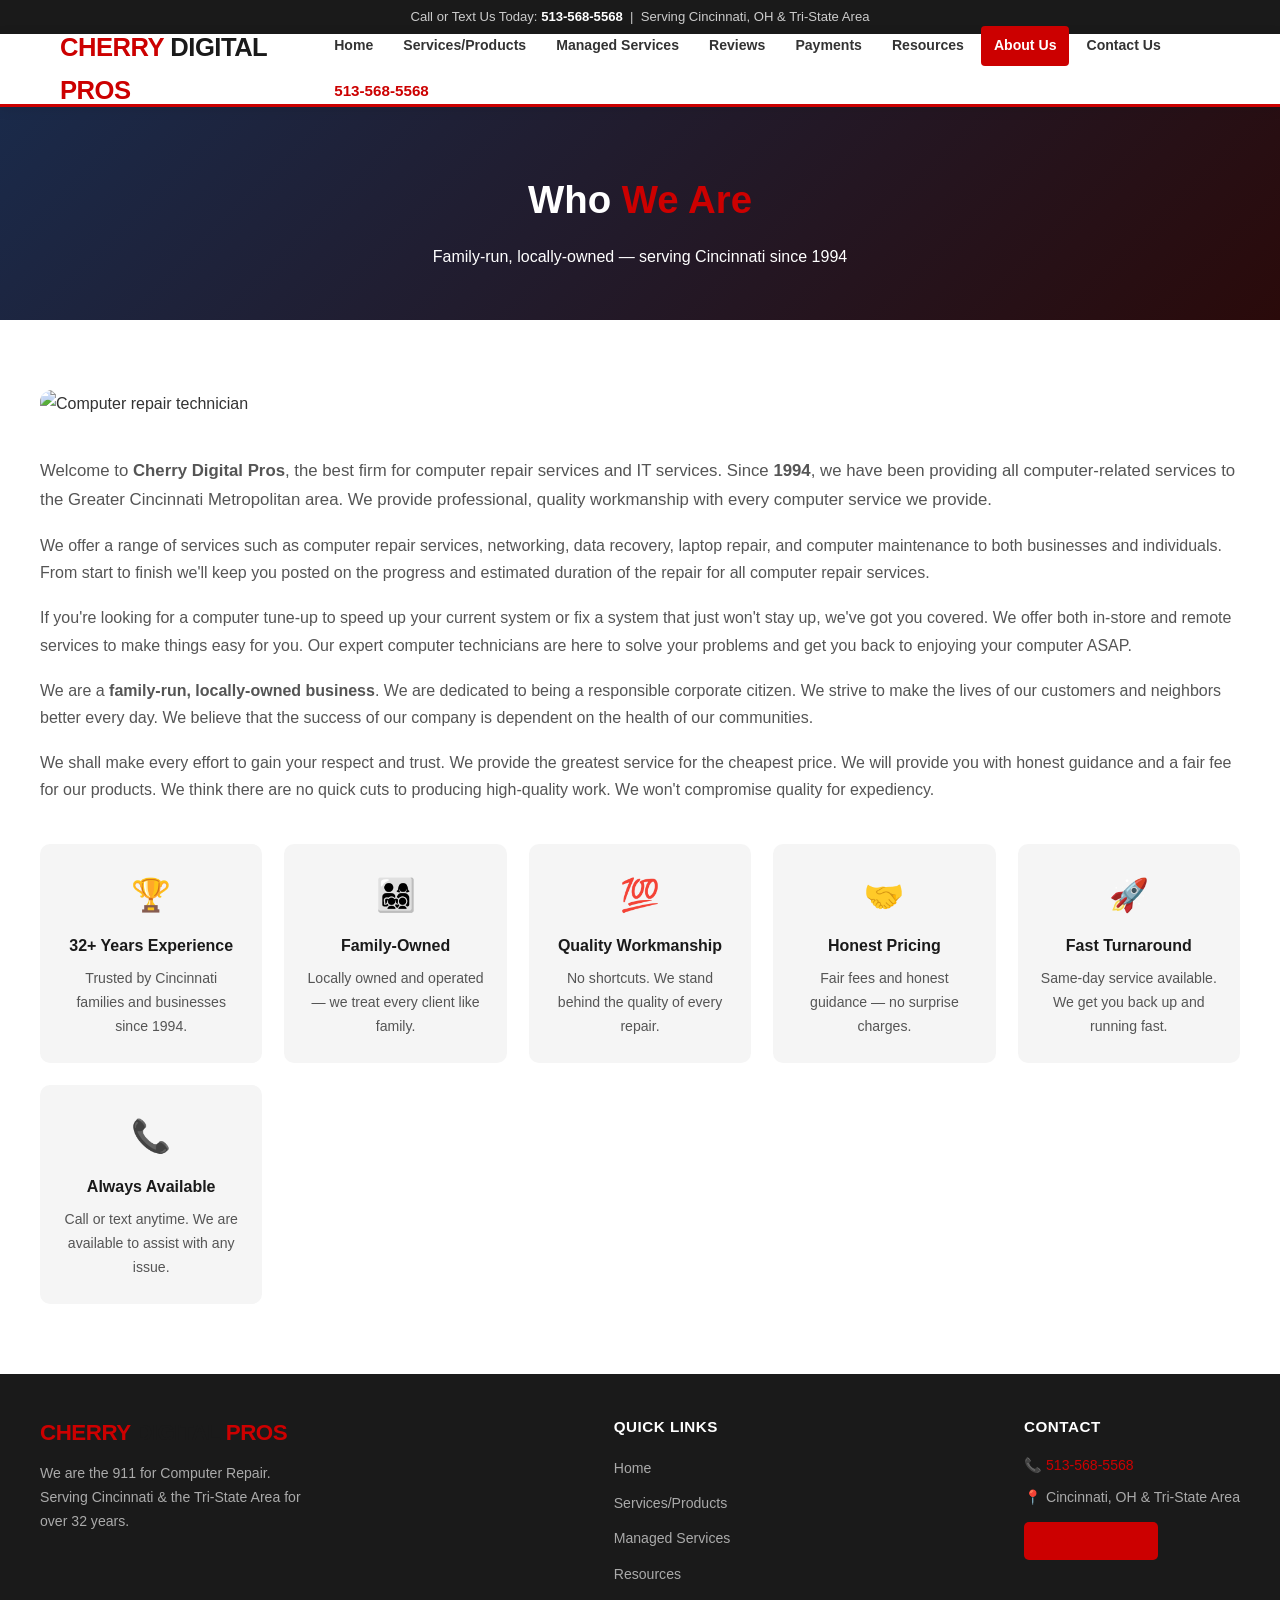
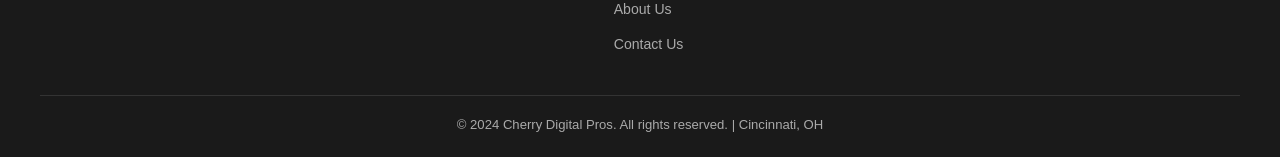
==== about.html @ 724c5292 "Add full Cherry Digital Pros website — all pages including Resources (Splashtop SOS, AnyDesk, Salvag" ====
<!DOCTYPE html>
<html lang="en">
<head>
  <meta charset="UTF-8" />
  <meta name="viewport" content="width=device-width, initial-scale=1.0" />
  <title>About Us – Cherry Digital Pros</title>
  <meta name="description" content="Cherry Digital Pros — family-run, locally-owned computer repair and IT services in Cincinnati, OH since 1994. Over 32 years of trusted service." />
  <link rel="stylesheet" href="css/style.css" />
  <style>
    .page-hero {
      background: linear-gradient(135deg, #1a2a4a 0%, #2a0a0a 100%);
      color: #fff;
      padding: 60px 20px 50px;
      text-align: center;
    }
    .page-hero h1 { font-size: 2.4rem; font-weight: 900; margin-bottom: 10px; }
    .page-hero h1 span { color: #cc0000; }
    .about-banner {
      border-radius: 12px;
      overflow: hidden;
      margin-bottom: 40px;
      max-height: 360px;
    }
    .about-banner img { width: 100%; object-fit: cover; max-height: 360px; }
    .values-grid {
      display: grid;
      grid-template-columns: repeat(auto-fit, minmax(200px, 1fr));
      gap: 22px;
      margin-top: 40px;
    }
    .value-card {
      background: #f5f5f5;
      border-radius: 10px;
      padding: 24px 20px;
      text-align: center;
    }
    .value-card .icon { font-size: 2rem; margin-bottom: 10px; }
    .value-card h3 { font-size: 1rem; font-weight: 700; color: #1a1a1a; margin-bottom: 8px; }
    .value-card p { font-size: 0.88rem; color: #555; }
  </style>
</head>
<body>

  <div class="top-bar">
    Call or Text Us Today: <a href="tel:5135685568">513-568-5568</a> &nbsp;|&nbsp; Serving Cincinnati, OH &amp; Tri-State Area
  </div>

  <header>
    <div class="header-inner">
      <a href="index.html" class="logo">Cherry <span>Digital</span> Pros</a>
      <button class="hamburger" id="hamburger" aria-label="Toggle menu">
        <span></span><span></span><span></span>
      </button>
      <nav id="main-nav">
        <ul>
          <li><a href="index.html">Home</a></li>
          <li><a href="services.html">Services/Products</a></li>
          <li><a href="managed.html">Managed Services</a></li>
          <li><a href="reviews.html">Reviews</a></li>
          <li><a href="payments.html">Payments</a></li>
          <li><a href="resources.html">Resources</a></li>
          <li><a href="about.html" class="active">About Us</a></li>
          <li><a href="contact.html">Contact Us</a></li>
          <li><a href="tel:5135685568" class="nav-phone">513-568-5568</a></li>
        </ul>
      </nav>
    </div>
  </header>

  <div class="page-hero">
    <h1>Who <span>We Are</span></h1>
    <p>Family-run, locally-owned — serving Cincinnati since 1994</p>
  </div>

  <section class="section">
    <div class="container">
      <div class="about-banner">
        <img src="https://images.unsplash.com/photo-1581092918056-0c4c3acd3789?w=1200&q=70" alt="Computer repair technician" loading="lazy" />
      </div>

      <p style="font-size:1.05rem;color:#555;margin-bottom:18px;">Welcome to <strong>Cherry Digital Pros</strong>, the best firm for computer repair services and IT services. Since <strong>1994</strong>, we have been providing all computer-related services to the Greater Cincinnati Metropolitan area. We provide professional, quality workmanship with every computer service we provide.</p>

      <p style="color:#555;margin-bottom:18px;">We offer a range of services such as computer repair services, networking, data recovery, laptop repair, and computer maintenance to both businesses and individuals. From start to finish we'll keep you posted on the progress and estimated duration of the repair for all computer repair services.</p>

      <p style="color:#555;margin-bottom:18px;">If you're looking for a computer tune-up to speed up your current system or fix a system that just won't stay up, we've got you covered. We offer both in-store and remote services to make things easy for you. Our expert computer technicians are here to solve your problems and get you back to enjoying your computer ASAP.</p>

      <p style="color:#555;margin-bottom:18px;">We are a <strong>family-run, locally-owned business</strong>. We are dedicated to being a responsible corporate citizen. We strive to make the lives of our customers and neighbors better every day. We believe that the success of our company is dependent on the health of our communities.</p>

      <p style="color:#555;margin-bottom:40px;">We shall make every effort to gain your respect and trust. We provide the greatest service for the cheapest price. We will provide you with honest guidance and a fair fee for our products. We think there are no quick cuts to producing high-quality work. We won't compromise quality for expediency.</p>

      <div class="values-grid">
        <div class="value-card">
          <div class="icon">🏆</div>
          <h3>32+ Years Experience</h3>
          <p>Trusted by Cincinnati families and businesses since 1994.</p>
        </div>
        <div class="value-card">
          <div class="icon">👨‍👩‍👧‍👦</div>
          <h3>Family-Owned</h3>
          <p>Locally owned and operated — we treat every client like family.</p>
        </div>
        <div class="value-card">
          <div class="icon">💯</div>
          <h3>Quality Workmanship</h3>
          <p>No shortcuts. We stand behind the quality of every repair.</p>
        </div>
        <div class="value-card">
          <div class="icon">🤝</div>
          <h3>Honest Pricing</h3>
          <p>Fair fees and honest guidance — no surprise charges.</p>
        </div>
        <div class="value-card">
          <div class="icon">🚀</div>
          <h3>Fast Turnaround</h3>
          <p>Same-day service available. We get you back up and running fast.</p>
        </div>
        <div class="value-card">
          <div class="icon">📞</div>
          <h3>Always Available</h3>
          <p>Call or text anytime. We are available to assist with any issue.</p>
        </div>
      </div>

    </div>
  </section>

  <footer>
    <div class="footer-inner">
      <div class="footer-brand">
        <div class="logo">Cherry <span>Digital</span> Pros</div>
        <p>We are the 911 for Computer Repair. Serving Cincinnati &amp; the Tri-State Area for over 32 years.</p>
      </div>
      <div class="footer-links">
        <h4>Quick Links</h4>
        <ul>
          <li><a href="index.html">Home</a></li>
          <li><a href="services.html">Services/Products</a></li>
          <li><a href="managed.html">Managed Services</a></li>
          <li><a href="resources.html">Resources</a></li>
          <li><a href="about.html">About Us</a></li>
          <li><a href="contact.html">Contact Us</a></li>
        </ul>
      </div>
      <div class="footer-contact">
        <h4>Contact</h4>
        <p>📞 <a href="tel:5135685568">513-568-5568</a></p>
        <p>📍 Cincinnati, OH &amp; Tri-State Area</p>
        <p style="margin-top:12px;">
          <a href="https://sos.splashtop.com" target="_blank" rel="noopener" class="btn btn-red" style="font-size:0.82rem;padding:8px 16px;">Remote Support</a>
        </p>
      </div>
    </div>
    <div class="footer-bottom">
      <p>&copy; 2024 Cherry Digital Pros. All rights reserved. | Cincinnati, OH</p>
    </div>
  </footer>

  <script src="js/main.js"></script>
</body>
</html>
---- css/style.css ----
/* ============================================================
   Cherry Digital Pros — Main Stylesheet
   ============================================================ */

:root {
  --red: #cc0000;
  --dark: #1a1a1a;
  --mid: #333333;
  --light-bg: #f5f5f5;
  --white: #ffffff;
  --border: #e0e0e0;
  --blue-dark: #1a2a4a;
  --shadow: 0 2px 12px rgba(0,0,0,0.10);
}

*, *::before, *::after { box-sizing: border-box; margin: 0; padding: 0; }

html { scroll-behavior: smooth; }

body {
  font-family: 'Segoe UI', Arial, sans-serif;
  color: var(--mid);
  background: var(--white);
  line-height: 1.7;
}

a { color: var(--red); text-decoration: none; }
a:hover { text-decoration: underline; }

img { max-width: 100%; height: auto; display: block; }

/* ---- TOP BAR ---- */
.top-bar {
  background: var(--dark);
  color: #ccc;
  font-size: 0.82rem;
  padding: 6px 0;
  text-align: center;
}
.top-bar a { color: #fff; font-weight: 600; }

/* ---- HEADER / NAV ---- */
header {
  background: var(--white);
  border-bottom: 3px solid var(--red);
  position: sticky;
  top: 0;
  z-index: 1000;
  box-shadow: var(--shadow);
}
.header-inner {
  max-width: 1200px;
  margin: 0 auto;
  padding: 0 20px;
  display: flex;
  align-items: center;
  justify-content: space-between;
  height: 70px;
}
.logo {
  font-size: 1.6rem;
  font-weight: 900;
  color: var(--red);
  letter-spacing: -0.5px;
  text-transform: uppercase;
}
.logo span { color: var(--dark); }

nav ul {
  list-style: none;
  display: flex;
  gap: 4px;
  flex-wrap: wrap;
}
nav ul li a {
  display: block;
  padding: 8px 13px;
  font-size: 0.88rem;
  font-weight: 600;
  color: var(--mid);
  border-radius: 4px;
  transition: background 0.2s, color 0.2s;
  white-space: nowrap;
}
nav ul li a:hover,
nav ul li a.active {
  background: var(--red);
  color: var(--white);
  text-decoration: none;
}

.nav-phone {
  font-weight: 700;
  color: var(--red) !important;
  font-size: 0.95rem !important;
}

/* Hamburger */
.hamburger {
  display: none;
  flex-direction: column;
  gap: 5px;
  cursor: pointer;
  background: none;
  border: none;
  padding: 4px;
}
.hamburger span {
  display: block;
  width: 26px;
  height: 3px;
  background: var(--dark);
  border-radius: 2px;
  transition: all 0.3s;
}

/* ---- HERO ---- */
.hero {
  background: linear-gradient(135deg, var(--blue-dark) 0%, #0d1b35 60%, #2a0a0a 100%);
  color: var(--white);
  padding: 90px 20px 80px;
  text-align: center;
  position: relative;
  overflow: hidden;
}
.hero::before {
  content: '';
  position: absolute;
  inset: 0;
  background: url('https://images.unsplash.com/photo-1518770660439-4636190af475?w=1600&q=60') center/cover no-repeat;
  opacity: 0.12;
}
.hero-content { position: relative; z-index: 1; max-width: 760px; margin: 0 auto; }
.hero h1 {
  font-size: 2.8rem;
  font-weight: 900;
  line-height: 1.15;
  margin-bottom: 18px;
  text-shadow: 0 2px 8px rgba(0,0,0,0.5);
}
.hero h1 span { color: var(--red); }
.hero p {
  font-size: 1.15rem;
  margin-bottom: 32px;
  opacity: 0.9;
}
.hero-btns { display: flex; gap: 14px; justify-content: center; flex-wrap: wrap; }
.btn {
  display: inline-block;
  padding: 13px 30px;
  border-radius: 5px;
  font-weight: 700;
  font-size: 0.95rem;
  cursor: pointer;
  transition: transform 0.15s, box-shadow 0.15s;
  border: none;
}
.btn:hover { transform: translateY(-2px); box-shadow: 0 6px 18px rgba(0,0,0,0.25); text-decoration: none; }
.btn-red { background: var(--red); color: var(--white); }
.btn-outline { background: transparent; color: var(--white); border: 2px solid var(--white); }
.btn-outline:hover { background: var(--white); color: var(--dark); }

/* ---- SECTION WRAPPER ---- */
.section { padding: 70px 20px; }
.section-alt { background: var(--light-bg); }
.container { max-width: 1200px; margin: 0 auto; }
.section-title {
  text-align: center;
  font-size: 2rem;
  font-weight: 800;
  color: var(--red);
  margin-bottom: 10px;
  text-transform: uppercase;
  letter-spacing: 1px;
}
.section-sub {
  text-align: center;
  color: #666;
  margin-bottom: 48px;
  font-size: 1.05rem;
}

/* ---- SERVICES GRID ---- */
.services-grid {
  display: grid;
  grid-template-columns: repeat(auto-fit, minmax(240px, 1fr));
  gap: 24px;
}
.service-card {
  background: var(--white);
  border: 1px solid var(--border);
  border-radius: 10px;
  padding: 28px 22px;
  text-align: center;
  box-shadow: var(--shadow);
  transition: transform 0.2s, box-shadow 0.2s;
}
.service-card:hover {
  transform: translateY(-4px);
  box-shadow: 0 8px 24px rgba(0,0,0,0.13);
}
.service-icon {
  font-size: 2.4rem;
  margin-bottom: 14px;
}
.service-card h3 {
  font-size: 1.05rem;
  font-weight: 700;
  color: var(--dark);
  margin-bottom: 10px;
}
.service-card p { font-size: 0.9rem; color: #555; }

/* ---- ABOUT STRIP ---- */
.about-strip {
  display: flex;
  gap: 40px;
  align-items: center;
  flex-wrap: wrap;
}
.about-strip .about-text { flex: 1 1 400px; }
.about-strip .about-text h2 {
  font-size: 1.8rem;
  font-weight: 800;
  color: var(--dark);
  margin-bottom: 16px;
}
.about-strip .about-text p { margin-bottom: 14px; color: #555; }
.about-img { flex: 1 1 340px; border-radius: 10px; overflow: hidden; box-shadow: var(--shadow); }

/* ---- MANAGED SERVICES ---- */
.managed-flex {
  display: flex;
  gap: 40px;
  align-items: flex-start;
  flex-wrap: wrap;
}
.managed-text { flex: 1 1 420px; }
.managed-text h2 { font-size: 1.8rem; font-weight: 800; color: var(--dark); margin-bottom: 16px; }
.managed-text p { margin-bottom: 14px; color: #555; }
.managed-img { flex: 1 1 300px; display: flex; justify-content: center; align-items: center; }
.managed-img img { max-width: 320px; border-radius: 50%; }

/* ---- RESOURCES SECTION ---- */
.resources-grid {
  display: grid;
  grid-template-columns: repeat(auto-fit, minmax(260px, 1fr));
  gap: 28px;
  margin-top: 10px;
}
.resource-card {
  background: var(--white);
  border: 1px solid var(--border);
  border-radius: 12px;
  padding: 32px 24px;
  text-align: center;
  box-shadow: var(--shadow);
  transition: transform 0.2s, box-shadow 0.2s;
}
.resource-card:hover {
  transform: translateY(-4px);
  box-shadow: 0 8px 28px rgba(0,0,0,0.14);
}
.resource-icon {
  font-size: 3rem;
  margin-bottom: 14px;
}
.resource-card h3 {
  font-size: 1.2rem;
  font-weight: 800;
  color: var(--dark);
  margin-bottom: 8px;
}
.resource-card .resource-label {
  display: inline-block;
  background: var(--light-bg);
  color: var(--red);
  font-size: 0.78rem;
  font-weight: 700;
  text-transform: uppercase;
  letter-spacing: 1px;
  padding: 3px 10px;
  border-radius: 20px;
  margin-bottom: 12px;
}
.resource-card p { font-size: 0.92rem; color: #555; margin-bottom: 20px; }
.resource-card .btn { width: 100%; text-align: center; }

/* ---- CONTACT SECTION ---- */
.contact-flex {
  display: flex;
  gap: 40px;
  flex-wrap: wrap;
}
.contact-info { flex: 1 1 300px; }
.contact-info h3 { font-size: 1.3rem; font-weight: 700; color: var(--dark); margin-bottom: 18px; }
.contact-item {
  display: flex;
  gap: 12px;
  align-items: flex-start;
  margin-bottom: 16px;
}
.contact-item .ci-icon { font-size: 1.4rem; flex-shrink: 0; margin-top: 2px; }
.contact-item .ci-text strong { display: block; font-size: 0.85rem; text-transform: uppercase; letter-spacing: 0.5px; color: #888; margin-bottom: 2px; }
.contact-item .ci-text span { font-size: 1rem; color: var(--dark); font-weight: 600; }

.service-areas { flex: 1 1 340px; }
.service-areas h3 { font-size: 1.3rem; font-weight: 700; color: var(--dark); margin-bottom: 18px; }
.areas-list {
  display: flex;
  flex-wrap: wrap;
  gap: 8px;
}
.area-tag {
  background: var(--light-bg);
  border: 1px solid var(--border);
  border-radius: 20px;
  padding: 4px 14px;
  font-size: 0.82rem;
  color: var(--mid);
}

/* ---- FOOTER ---- */
footer {
  background: var(--dark);
  color: #aaa;
  padding: 40px 20px 20px;
}
.footer-inner {
  max-width: 1200px;
  margin: 0 auto;
  display: flex;
  gap: 40px;
  flex-wrap: wrap;
  justify-content: space-between;
  margin-bottom: 30px;
}
.footer-brand .logo { font-size: 1.4rem; margin-bottom: 10px; }
.footer-brand p { font-size: 0.88rem; max-width: 280px; }
.footer-links h4, .footer-contact h4 {
  color: var(--white);
  font-size: 0.95rem;
  margin-bottom: 14px;
  text-transform: uppercase;
  letter-spacing: 0.5px;
}
.footer-links ul { list-style: none; }
.footer-links ul li { margin-bottom: 8px; }
.footer-links ul li a { color: #aaa; font-size: 0.88rem; }
.footer-links ul li a:hover { color: var(--red); }
.footer-contact p { font-size: 0.88rem; margin-bottom: 8px; }
.footer-contact a { color: var(--red); }
.footer-bottom {
  max-width: 1200px;
  margin: 0 auto;
  border-top: 1px solid #333;
  padding-top: 18px;
  text-align: center;
  font-size: 0.82rem;
}

/* ---- RESPONSIVE ---- */
@media (max-width: 768px) {
  .hero h1 { font-size: 1.9rem; }
  .hamburger { display: flex; }
  nav { display: none; width: 100%; }
  nav.open { display: block; }
  nav ul { flex-direction: column; padding: 10px 0 16px; }
  nav ul li a { padding: 10px 20px; }
  .header-inner { flex-wrap: wrap; height: auto; padding: 12px 20px; }
  .logo { font-size: 1.3rem; }
  .about-strip, .managed-flex, .contact-flex { flex-direction: column; }
}
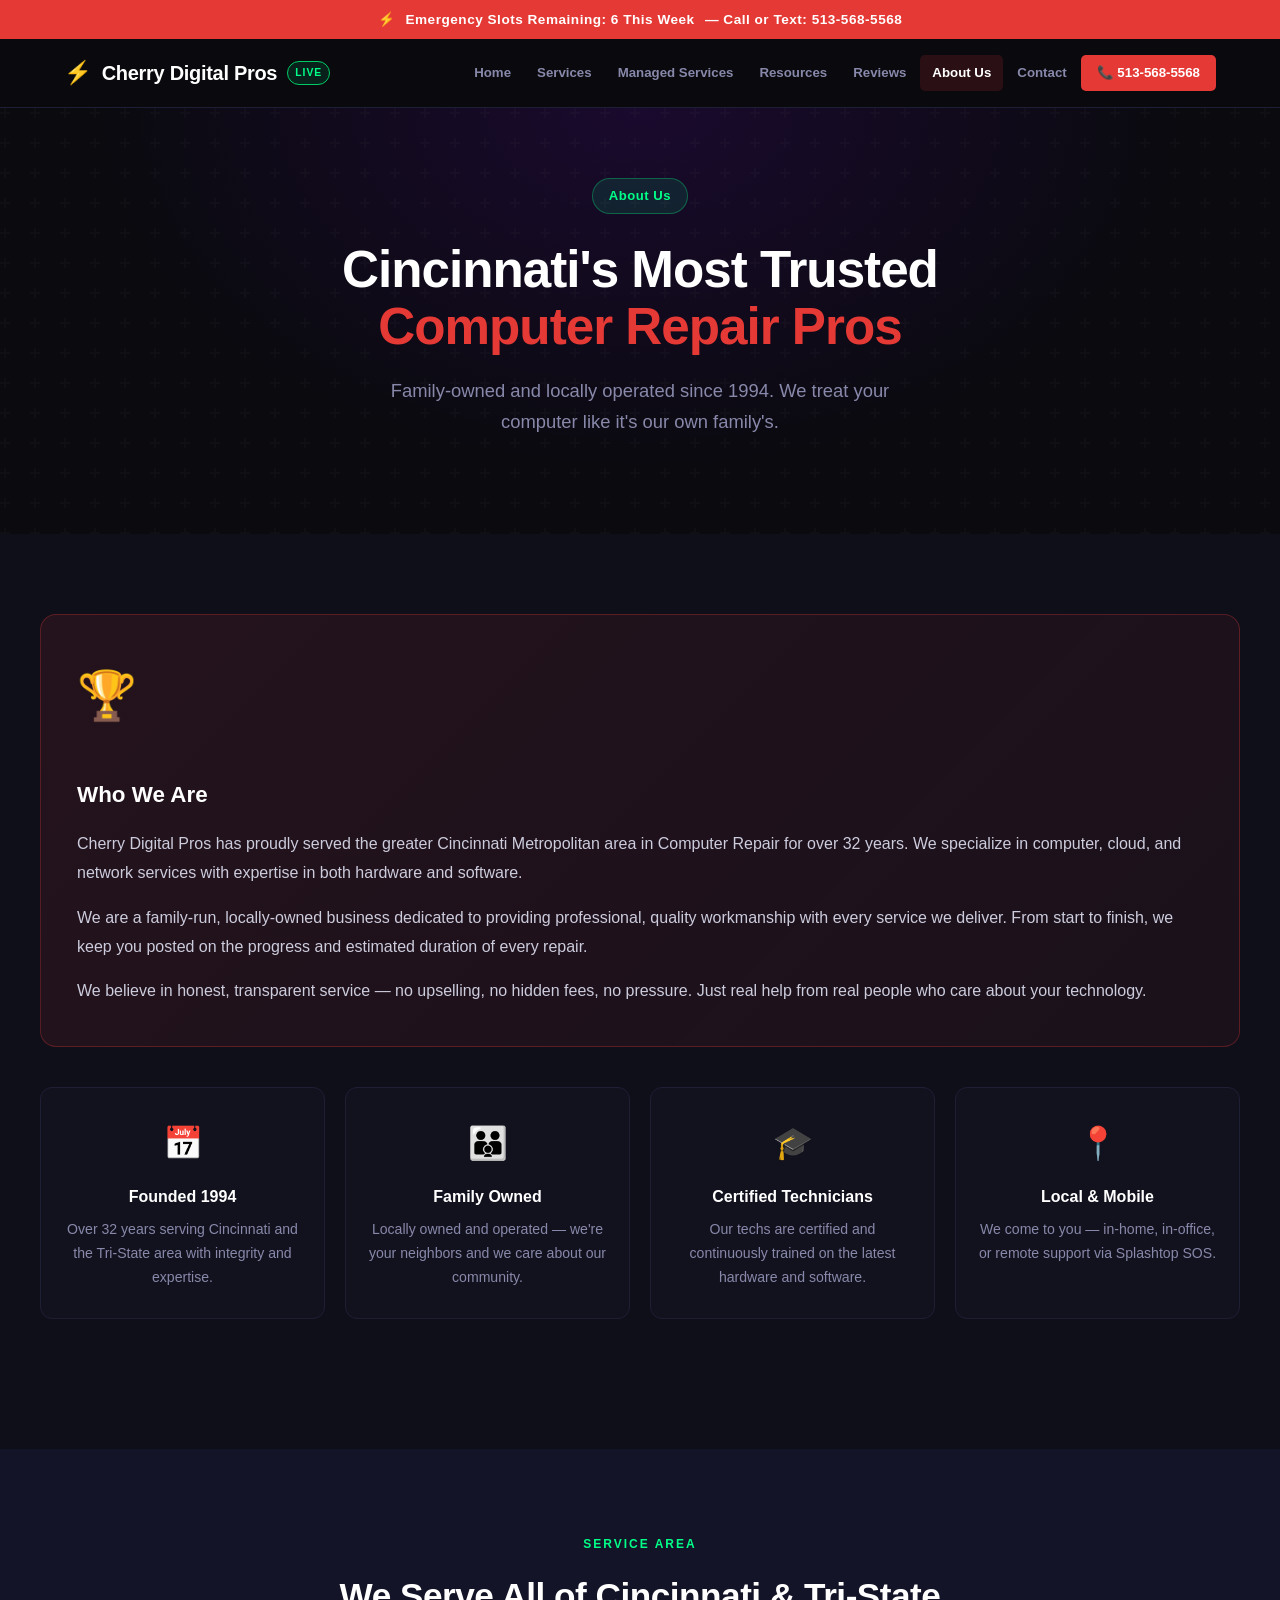
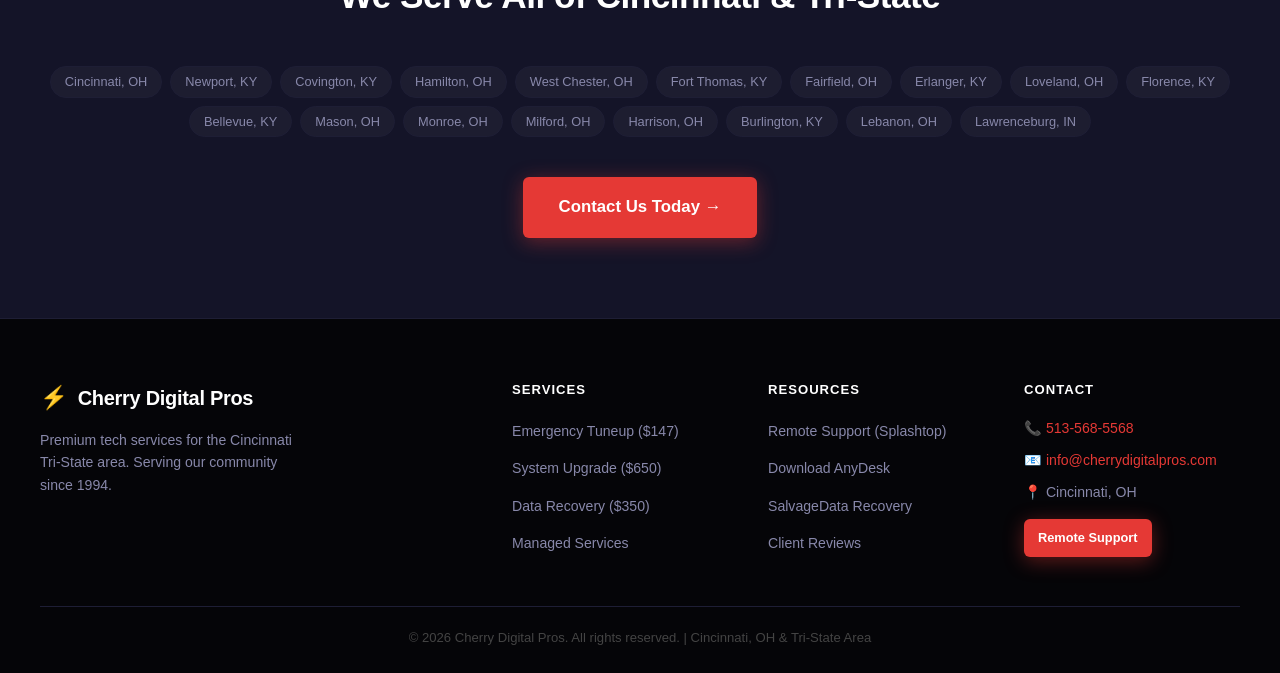
==== commit 2cd7c8aa: "Redesign: AI dark theme, 47 tuneup pricing, AI diagnostic widget, countdown, terminal animation, Spl" ====
--- a/about.html
+++ b/about.html
@@ -3,158 +3,119 @@
 <head>
   <meta charset="UTF-8" />
   <meta name="viewport" content="width=device-width, initial-scale=1.0" />
-  <title>About Us – Cherry Digital Pros</title>
-  <meta name="description" content="Cherry Digital Pros — family-run, locally-owned computer repair and IT services in Cincinnati, OH since 1994. Over 32 years of trusted service." />
+  <title>About Us - Cherry Digital Pros | Cincinnati Since 1994</title>
+  <meta name="description" content="Learn about Cherry Digital Pros, Cincinnati's trusted family-owned computer repair and IT services company since 1994." />
   <link rel="stylesheet" href="css/style.css" />
-  <style>
-    .page-hero {
-      background: linear-gradient(135deg, #1a2a4a 0%, #2a0a0a 100%);
-      color: #fff;
-      padding: 60px 20px 50px;
-      text-align: center;
-    }
-    .page-hero h1 { font-size: 2.4rem; font-weight: 900; margin-bottom: 10px; }
-    .page-hero h1 span { color: #cc0000; }
-    .about-banner {
-      border-radius: 12px;
-      overflow: hidden;
-      margin-bottom: 40px;
-      max-height: 360px;
-    }
-    .about-banner img { width: 100%; object-fit: cover; max-height: 360px; }
-    .values-grid {
-      display: grid;
-      grid-template-columns: repeat(auto-fit, minmax(200px, 1fr));
-      gap: 22px;
-      margin-top: 40px;
-    }
-    .value-card {
-      background: #f5f5f5;
-      border-radius: 10px;
-      padding: 24px 20px;
-      text-align: center;
-    }
-    .value-card .icon { font-size: 2rem; margin-bottom: 10px; }
-    .value-card h3 { font-size: 1rem; font-weight: 700; color: #1a1a1a; margin-bottom: 8px; }
-    .value-card p { font-size: 0.88rem; color: #555; }
-  </style>
 </head>
 <body>
-
-  <div class="top-bar">
-    Call or Text Us Today: <a href="tel:5135685568">513-568-5568</a> &nbsp;|&nbsp; Serving Cincinnati, OH &amp; Tri-State Area
-  </div>
-
+  <div class="alert-bar">&#9889; <span>Emergency Slots Remaining: 6 This Week</span> &mdash; Call or Text: <a href="tel:5135685568" style="color:#fff;font-weight:900;">513-568-5568</a></div>
   <header>
     <div class="header-inner">
-      <a href="index.html" class="logo">Cherry <span>Digital</span> Pros</a>
-      <button class="hamburger" id="hamburger" aria-label="Toggle menu">
-        <span></span><span></span><span></span>
-      </button>
+      <a href="index.html" class="logo">
+        <span class="logo-icon">&#9889;</span> Cherry Digital Pros
+        <span class="logo-live">LIVE</span>
+      </a>
+      <button class="hamburger" id="hamburger" aria-label="Toggle menu"><span></span><span></span><span></span></button>
       <nav id="main-nav">
         <ul>
           <li><a href="index.html">Home</a></li>
-          <li><a href="services.html">Services/Products</a></li>
-          <li><a href="managed.html">Managed Services</a></li>
-          <li><a href="reviews.html">Reviews</a></li>
-          <li><a href="payments.html">Payments</a></li>
+          <li><a href="services.html" >Services</a></li>
+          <li><a href="managed.html" >Managed Services</a></li>
           <li><a href="resources.html">Resources</a></li>
+          <li><a href="reviews.html" >Reviews</a></li>
           <li><a href="about.html" class="active">About Us</a></li>
-          <li><a href="contact.html">Contact Us</a></li>
-          <li><a href="tel:5135685568" class="nav-phone">513-568-5568</a></li>
+          <li><a href="contact.html" >Contact</a></li>
+          <li><a href="tel:5135685568" class="nav-cta">&#128222; 513-568-5568</a></li>
         </ul>
       </nav>
     </div>
   </header>
-
-  <div class="page-hero">
-    <h1>Who <span>We Are</span></h1>
-    <p>Family-run, locally-owned — serving Cincinnati since 1994</p>
-  </div>
-
-  <section class="section">
-    <div class="container">
-      <div class="about-banner">
-        <img src="https://images.unsplash.com/photo-1581092918056-0c4c3acd3789?w=1200&q=70" alt="Computer repair technician" loading="lazy" />
-      </div>
-
-      <p style="font-size:1.05rem;color:#555;margin-bottom:18px;">Welcome to <strong>Cherry Digital Pros</strong>, the best firm for computer repair services and IT services. Since <strong>1994</strong>, we have been providing all computer-related services to the Greater Cincinnati Metropolitan area. We provide professional, quality workmanship with every computer service we provide.</p>
-
-      <p style="color:#555;margin-bottom:18px;">We offer a range of services such as computer repair services, networking, data recovery, laptop repair, and computer maintenance to both businesses and individuals. From start to finish we'll keep you posted on the progress and estimated duration of the repair for all computer repair services.</p>
-
-      <p style="color:#555;margin-bottom:18px;">If you're looking for a computer tune-up to speed up your current system or fix a system that just won't stay up, we've got you covered. We offer both in-store and remote services to make things easy for you. Our expert computer technicians are here to solve your problems and get you back to enjoying your computer ASAP.</p>
-
-      <p style="color:#555;margin-bottom:18px;">We are a <strong>family-run, locally-owned business</strong>. We are dedicated to being a responsible corporate citizen. We strive to make the lives of our customers and neighbors better every day. We believe that the success of our company is dependent on the health of our communities.</p>
-
-      <p style="color:#555;margin-bottom:40px;">We shall make every effort to gain your respect and trust. We provide the greatest service for the cheapest price. We will provide you with honest guidance and a fair fee for our products. We think there are no quick cuts to producing high-quality work. We won't compromise quality for expediency.</p>
-
-      <div class="values-grid">
-        <div class="value-card">
-          <div class="icon">🏆</div>
-          <h3>32+ Years Experience</h3>
-          <p>Trusted by Cincinnati families and businesses since 1994.</p>
-        </div>
-        <div class="value-card">
-          <div class="icon">👨‍👩‍👧‍👦</div>
-          <h3>Family-Owned</h3>
-          <p>Locally owned and operated — we treat every client like family.</p>
-        </div>
-        <div class="value-card">
-          <div class="icon">💯</div>
-          <h3>Quality Workmanship</h3>
-          <p>No shortcuts. We stand behind the quality of every repair.</p>
-        </div>
-        <div class="value-card">
-          <div class="icon">🤝</div>
-          <h3>Honest Pricing</h3>
-          <p>Fair fees and honest guidance — no surprise charges.</p>
-        </div>
-        <div class="value-card">
-          <div class="icon">🚀</div>
-          <h3>Fast Turnaround</h3>
-          <p>Same-day service available. We get you back up and running fast.</p>
-        </div>
-        <div class="value-card">
-          <div class="icon">📞</div>
-          <h3>Always Available</h3>
-          <p>Call or text anytime. We are available to assist with any issue.</p>
-        </div>
-      </div>
-
+  <section class="hero" style="padding:70px 24px 60px;">
+    <div class="hero-content">
+      <div class="hero-badge">About Us</div>
+      <h1>Cincinnati's Most Trusted<br><span class="highlight">Computer Repair Pros</span></h1>
+      <p>Family-owned and locally operated since 1994. We treat your computer like it's our own family's.</p>
     </div>
   </section>
 
+  <section class="section section-dark">
+    <div class="container">
+      <div class="guarantee-box">
+        <div class="g-icon">&#127942;</div>
+        <div>
+          <h3>Who We Are</h3>
+          <p style="color:var(--light-text);margin-bottom:16px;line-height:1.8;">Cherry Digital Pros has proudly served the greater Cincinnati Metropolitan area in Computer Repair for over 32 years. We specialize in computer, cloud, and network services with expertise in both hardware and software.</p>
+          <p style="color:var(--light-text);margin-bottom:16px;line-height:1.8;">We are a family-run, locally-owned business dedicated to providing professional, quality workmanship with every service we deliver. From start to finish, we keep you posted on the progress and estimated duration of every repair.</p>
+          <p style="color:var(--light-text);line-height:1.8;">We believe in honest, transparent service &mdash; no upselling, no hidden fees, no pressure. Just real help from real people who care about your technology.</p>
+        </div>
+      </div>
+      <div class="why-grid" style="margin-top:40px;">
+        <div class="why-card"><div class="why-icon">&#128197;</div><h3>Founded 1994</h3><p>Over 32 years serving Cincinnati and the Tri-State area with integrity and expertise.</p></div>
+        <div class="why-card"><div class="why-icon">&#128106;</div><h3>Family Owned</h3><p>Locally owned and operated &mdash; we're your neighbors and we care about our community.</p></div>
+        <div class="why-card"><div class="why-icon">&#127891;</div><h3>Certified Technicians</h3><p>Our techs are certified and continuously trained on the latest hardware and software.</p></div>
+        <div class="why-card"><div class="why-icon">&#128205;</div><h3>Local &amp; Mobile</h3><p>We come to you &mdash; in-home, in-office, or remote support via Splashtop SOS.</p></div>
+      </div>
+    </div>
+  </section>
+
+  <section class="section section-darker">
+    <div class="container">
+      <div class="text-center" style="margin-bottom:40px;">
+        <span class="section-label">Service Area</span>
+        <h2 class="section-title">We Serve All of Cincinnati &amp; Tri-State</h2>
+      </div>
+      <div class="areas-list" style="justify-content:center;">
+        <span class="area-tag">Cincinnati, OH</span><span class="area-tag">Newport, KY</span>
+        <span class="area-tag">Covington, KY</span><span class="area-tag">Hamilton, OH</span>
+        <span class="area-tag">West Chester, OH</span><span class="area-tag">Fort Thomas, KY</span>
+        <span class="area-tag">Fairfield, OH</span><span class="area-tag">Erlanger, KY</span>
+        <span class="area-tag">Loveland, OH</span><span class="area-tag">Florence, KY</span>
+        <span class="area-tag">Bellevue, KY</span><span class="area-tag">Mason, OH</span>
+        <span class="area-tag">Monroe, OH</span><span class="area-tag">Milford, OH</span>
+        <span class="area-tag">Harrison, OH</span><span class="area-tag">Burlington, KY</span>
+        <span class="area-tag">Lebanon, OH</span><span class="area-tag">Lawrenceburg, IN</span>
+      </div>
+      <div class="text-center" style="margin-top:40px;">
+        <a href="contact.html" class="btn btn-red btn-lg">Contact Us Today &rarr;</a>
+      </div>
+    </div>
+  </section>
   <footer>
     <div class="footer-inner">
       <div class="footer-brand">
-        <div class="logo">Cherry <span>Digital</span> Pros</div>
-        <p>We are the 911 for Computer Repair. Serving Cincinnati &amp; the Tri-State Area for over 32 years.</p>
+        <div class="logo"><span class="logo-icon">&#9889;</span> Cherry Digital Pros</div>
+        <p>Premium tech services for the Cincinnati Tri-State area. Serving our community since 1994.</p>
       </div>
-      <div class="footer-links">
-        <h4>Quick Links</h4>
+      <div class="footer-col">
+        <h4>Services</h4>
         <ul>
-          <li><a href="index.html">Home</a></li>
-          <li><a href="services.html">Services/Products</a></li>
+          <li><a href="contact.html">Emergency Tuneup ($147)</a></li>
+          <li><a href="contact.html">System Upgrade ($650)</a></li>
+          <li><a href="contact.html">Data Recovery ($350)</a></li>
           <li><a href="managed.html">Managed Services</a></li>
-          <li><a href="resources.html">Resources</a></li>
-          <li><a href="about.html">About Us</a></li>
-          <li><a href="contact.html">Contact Us</a></li>
         </ul>
       </div>
-      <div class="footer-contact">
+      <div class="footer-col">
+        <h4>Resources</h4>
+        <ul>
+          <li><a href="resources.html">Remote Support (Splashtop)</a></li>
+          <li><a href="resources.html">Download AnyDesk</a></li>
+          <li><a href="resources.html">SalvageData Recovery</a></li>
+          <li><a href="reviews.html">Client Reviews</a></li>
+        </ul>
+      </div>
+      <div class="footer-col">
         <h4>Contact</h4>
-        <p>📞 <a href="tel:5135685568">513-568-5568</a></p>
-        <p>📍 Cincinnati, OH &amp; Tri-State Area</p>
-        <p style="margin-top:12px;">
-          <a href="https://sos.splashtop.com" target="_blank" rel="noopener" class="btn btn-red" style="font-size:0.82rem;padding:8px 16px;">Remote Support</a>
-        </p>
+        <p>&#128222; <a href="tel:5135685568">513-568-5568</a></p>
+        <p>&#128231; <a href="mailto:info@cherrydigitalpros.com">info@cherrydigitalpros.com</a></p>
+        <p>&#128205; Cincinnati, OH</p>
+        <p style="margin-top:14px;"><a href="https://sos.splashtop.com" target="_blank" rel="noopener" class="btn btn-red" style="font-size:0.8rem;padding:8px 14px;">Remote Support</a></p>
       </div>
     </div>
     <div class="footer-bottom">
-      <p>&copy; 2024 Cherry Digital Pros. All rights reserved. | Cincinnati, OH</p>
+      <p>&copy; 2026 Cherry Digital Pros. All rights reserved. | Cincinnati, OH &amp; Tri-State Area</p>
     </div>
   </footer>
-
   <script src="js/main.js"></script>
 </body>
-</html>
+</html>
--- a/css/style.css
+++ b/css/style.css
@@ -1,101 +1,120 @@
 /* ============================================================
-   Cherry Digital Pros — Main Stylesheet
+   Cherry Digital Pros — AI Dark Theme Stylesheet
    ============================================================ */
 
 :root {
-  --red: #cc0000;
-  --dark: #1a1a1a;
-  --mid: #333333;
-  --light-bg: #f5f5f5;
+  --red: #e53935;
+  --red-bright: #ff4444;
+  --green: #00ff88;
+  --green-dim: #00cc66;
+  --dark: #0a0a0f;
+  --dark2: #0f0f1a;
+  --dark3: #141428;
+  --card-bg: #12121f;
+  --card-border: #1e1e35;
   --white: #ffffff;
-  --border: #e0e0e0;
-  --blue-dark: #1a2a4a;
-  --shadow: 0 2px 12px rgba(0,0,0,0.10);
+  --gray: #8888aa;
+  --light-text: #ccccdd;
+  --shadow: 0 4px 24px rgba(0,0,0,0.5);
+  --glow-red: 0 0 20px rgba(229,57,53,0.4);
+  --glow-green: 0 0 20px rgba(0,255,136,0.3);
 }
 
 *, *::before, *::after { box-sizing: border-box; margin: 0; padding: 0; }
-
 html { scroll-behavior: smooth; }
 
 body {
-  font-family: 'Segoe UI', Arial, sans-serif;
-  color: var(--mid);
-  background: var(--white);
+  font-family: 'Segoe UI', -apple-system, Arial, sans-serif;
+  background: var(--dark);
+  color: var(--light-text);
   line-height: 1.7;
-}
-
-a { color: var(--red); text-decoration: none; }
-a:hover { text-decoration: underline; }
-
+  overflow-x: hidden;
+}
+
+a { color: var(--red); text-decoration: none; transition: color 0.2s; }
+a:hover { color: var(--red-bright); }
 img { max-width: 100%; height: auto; display: block; }
 
-/* ---- TOP BAR ---- */
-.top-bar {
-  background: var(--dark);
-  color: #ccc;
-  font-size: 0.82rem;
-  padding: 6px 0;
-  text-align: center;
-}
-.top-bar a { color: #fff; font-weight: 600; }
-
-/* ---- HEADER / NAV ---- */
+/* ---- ALERT BAR ---- */
+.alert-bar {
+  background: var(--red);
+  color: #fff;
+  text-align: center;
+  padding: 8px 20px;
+  font-size: 0.85rem;
+  font-weight: 700;
+  letter-spacing: 0.5px;
+}
+.alert-bar span { margin: 0 6px; }
+
+/* ---- HEADER ---- */
 header {
-  background: var(--white);
-  border-bottom: 3px solid var(--red);
+  background: rgba(10,10,15,0.97);
+  border-bottom: 1px solid var(--card-border);
   position: sticky;
   top: 0;
   z-index: 1000;
-  box-shadow: var(--shadow);
+  backdrop-filter: blur(10px);
 }
 .header-inner {
   max-width: 1200px;
   margin: 0 auto;
-  padding: 0 20px;
+  padding: 0 24px;
   display: flex;
   align-items: center;
   justify-content: space-between;
-  height: 70px;
+  height: 68px;
 }
 .logo {
-  font-size: 1.6rem;
-  font-weight: 900;
-  color: var(--red);
-  letter-spacing: -0.5px;
-  text-transform: uppercase;
-}
-.logo span { color: var(--dark); }
-
-nav ul {
-  list-style: none;
-  display: flex;
-  gap: 4px;
-  flex-wrap: wrap;
-}
+  display: flex;
+  align-items: center;
+  gap: 10px;
+  font-size: 1.25rem;
+  font-weight: 800;
+  color: var(--white);
+  letter-spacing: -0.3px;
+}
+.logo-icon { color: var(--red); font-size: 1.4rem; }
+.logo-live {
+  font-size: 0.65rem;
+  font-weight: 700;
+  color: var(--green);
+  background: rgba(0,255,136,0.1);
+  border: 1px solid var(--green-dim);
+  padding: 2px 7px;
+  border-radius: 20px;
+  letter-spacing: 1px;
+  animation: pulse-live 2s infinite;
+}
+@keyframes pulse-live {
+  0%, 100% { opacity: 1; }
+  50% { opacity: 0.5; }
+}
+
+nav ul { list-style: none; display: flex; gap: 2px; flex-wrap: wrap; }
 nav ul li a {
   display: block;
-  padding: 8px 13px;
-  font-size: 0.88rem;
+  padding: 7px 12px;
+  font-size: 0.83rem;
   font-weight: 600;
-  color: var(--mid);
-  border-radius: 4px;
+  color: var(--gray);
+  border-radius: 5px;
   transition: background 0.2s, color 0.2s;
   white-space: nowrap;
 }
-nav ul li a:hover,
-nav ul li a.active {
-  background: var(--red);
-  color: var(--white);
-  text-decoration: none;
-}
-
-.nav-phone {
-  font-weight: 700;
-  color: var(--red) !important;
-  font-size: 0.95rem !important;
-}
-
-/* Hamburger */
+nav ul li a:hover, nav ul li a.active {
+  background: rgba(229,57,53,0.15);
+  color: var(--white);
+}
+.nav-cta {
+  background: var(--red) !important;
+  color: var(--white) !important;
+  padding: 7px 16px !important;
+  border-radius: 5px;
+  font-weight: 700 !important;
+}
+.nav-cta:hover { background: var(--red-bright) !important; }
+
 .hamburger {
   display: none;
   flex-direction: column;
@@ -105,20 +124,12 @@
   border: none;
   padding: 4px;
 }
-.hamburger span {
-  display: block;
-  width: 26px;
-  height: 3px;
-  background: var(--dark);
-  border-radius: 2px;
-  transition: all 0.3s;
-}
+.hamburger span { display: block; width: 24px; height: 2px; background: var(--white); border-radius: 2px; transition: all 0.3s; }
 
 /* ---- HERO ---- */
 .hero {
-  background: linear-gradient(135deg, var(--blue-dark) 0%, #0d1b35 60%, #2a0a0a 100%);
-  color: var(--white);
-  padding: 90px 20px 80px;
+  background: radial-gradient(ellipse at top, #1a0a2e 0%, var(--dark) 60%);
+  padding: 100px 24px 80px;
   text-align: center;
   position: relative;
   overflow: hidden;
@@ -127,247 +138,566 @@
   content: '';
   position: absolute;
   inset: 0;
-  background: url('https://images.unsplash.com/photo-1518770660439-4636190af475?w=1600&q=60') center/cover no-repeat;
-  opacity: 0.12;
-}
-.hero-content { position: relative; z-index: 1; max-width: 760px; margin: 0 auto; }
+  background: url("data:image/svg+xml,%3Csvg width='60' height='60' viewBox='0 0 60 60' xmlns='http://www.w3.org/2000/svg'%3E%3Cg fill='none' fill-rule='evenodd'%3E%3Cg fill='%23ffffff' fill-opacity='0.02'%3E%3Cpath d='M36 34v-4h-2v4h-4v2h4v4h2v-4h4v-2h-4zm0-30V0h-2v4h-4v2h4v4h2V6h4V4h-4zM6 34v-4H4v4H0v2h4v4h2v-4h4v-2H6zM6 4V0H4v4H0v2h4v4h2V6h4V4H6z'/%3E%3C/g%3E%3C/g%3E%3C/svg%3E");
+}
+.hero-badge {
+  display: inline-flex;
+  align-items: center;
+  gap: 6px;
+  background: rgba(0,255,136,0.1);
+  border: 1px solid rgba(0,255,136,0.3);
+  color: var(--green);
+  font-size: 0.82rem;
+  font-weight: 700;
+  padding: 6px 16px;
+  border-radius: 30px;
+  margin-bottom: 28px;
+  letter-spacing: 0.5px;
+}
+.hero-content { position: relative; z-index: 1; max-width: 820px; margin: 0 auto; }
 .hero h1 {
-  font-size: 2.8rem;
+  font-size: 3.2rem;
   font-weight: 900;
-  line-height: 1.15;
-  margin-bottom: 18px;
-  text-shadow: 0 2px 8px rgba(0,0,0,0.5);
-}
-.hero h1 span { color: var(--red); }
+  line-height: 1.1;
+  color: var(--white);
+  margin-bottom: 20px;
+  letter-spacing: -1px;
+}
+.hero h1 .highlight { color: var(--red); }
 .hero p {
   font-size: 1.15rem;
-  margin-bottom: 32px;
-  opacity: 0.9;
-}
+  color: var(--gray);
+  margin-bottom: 36px;
+  max-width: 560px;
+  margin-left: auto;
+  margin-right: auto;
+}
+.hero-trust {
+  display: flex;
+  justify-content: center;
+  gap: 28px;
+  flex-wrap: wrap;
+  margin-bottom: 36px;
+  font-size: 0.88rem;
+  color: var(--gray);
+}
+.hero-trust span { display: flex; align-items: center; gap: 6px; }
+.hero-trust .icon { color: var(--green); }
 .hero-btns { display: flex; gap: 14px; justify-content: center; flex-wrap: wrap; }
+.hero-slots {
+  margin-top: 20px;
+  font-size: 0.82rem;
+  color: var(--green);
+  font-weight: 600;
+}
+
+/* ---- BUTTONS ---- */
 .btn {
   display: inline-block;
-  padding: 13px 30px;
-  border-radius: 5px;
+  padding: 13px 28px;
+  border-radius: 6px;
   font-weight: 700;
   font-size: 0.95rem;
   cursor: pointer;
-  transition: transform 0.15s, box-shadow 0.15s;
+  transition: transform 0.15s, box-shadow 0.15s, background 0.2s;
   border: none;
-}
-.btn:hover { transform: translateY(-2px); box-shadow: 0 6px 18px rgba(0,0,0,0.25); text-decoration: none; }
-.btn-red { background: var(--red); color: var(--white); }
-.btn-outline { background: transparent; color: var(--white); border: 2px solid var(--white); }
-.btn-outline:hover { background: var(--white); color: var(--dark); }
-
-/* ---- SECTION WRAPPER ---- */
-.section { padding: 70px 20px; }
-.section-alt { background: var(--light-bg); }
+  text-align: center;
+}
+.btn:hover { transform: translateY(-2px); text-decoration: none; }
+.btn-red {
+  background: var(--red);
+  color: var(--white);
+  box-shadow: 0 4px 20px rgba(229,57,53,0.4);
+}
+.btn-red:hover { background: var(--red-bright); box-shadow: 0 6px 28px rgba(229,57,53,0.6); color: var(--white); }
+.btn-outline {
+  background: transparent;
+  color: var(--white);
+  border: 1.5px solid rgba(255,255,255,0.25);
+}
+.btn-outline:hover { border-color: var(--white); background: rgba(255,255,255,0.05); color: var(--white); }
+.btn-green {
+  background: var(--green);
+  color: #000;
+  box-shadow: 0 4px 20px rgba(0,255,136,0.3);
+}
+.btn-green:hover { background: #00ffaa; box-shadow: 0 6px 28px rgba(0,255,136,0.5); color: #000; }
+.btn-lg { padding: 16px 36px; font-size: 1.05rem; }
+.btn-full { width: 100%; }
+
+/* ---- SECTION ---- */
+.section { padding: 80px 24px; }
+.section-dark { background: var(--dark2); }
+.section-darker { background: var(--dark3); }
 .container { max-width: 1200px; margin: 0 auto; }
+.section-label {
+  display: inline-block;
+  font-size: 0.75rem;
+  font-weight: 700;
+  text-transform: uppercase;
+  letter-spacing: 2px;
+  color: var(--green);
+  margin-bottom: 12px;
+}
 .section-title {
-  text-align: center;
-  font-size: 2rem;
+  font-size: 2.2rem;
+  font-weight: 900;
+  color: var(--white);
+  margin-bottom: 12px;
+  letter-spacing: -0.5px;
+}
+.section-sub { color: var(--gray); font-size: 1.05rem; margin-bottom: 50px; }
+.text-center { text-align: center; }
+
+/* ---- STATS ---- */
+.stats-grid {
+  display: grid;
+  grid-template-columns: repeat(4, 1fr);
+  gap: 20px;
+}
+.stat-card {
+  background: var(--card-bg);
+  border: 1px solid var(--card-border);
+  border-radius: 12px;
+  padding: 28px 20px;
+  text-align: center;
+}
+.stat-icon { font-size: 1.8rem; margin-bottom: 10px; }
+.stat-num {
+  font-size: 2.2rem;
+  font-weight: 900;
+  color: var(--white);
+  line-height: 1;
+  margin-bottom: 6px;
+}
+.stat-label { font-size: 0.82rem; color: var(--gray); }
+
+/* ---- PRICING CARDS ---- */
+.pricing-header { text-align: center; margin-bottom: 20px; }
+.countdown-wrap {
+  display: flex;
+  justify-content: center;
+  gap: 8px;
+  align-items: center;
+  margin-bottom: 40px;
+  font-size: 0.85rem;
+  color: var(--gray);
+}
+.countdown-box {
+  background: var(--card-bg);
+  border: 1px solid var(--card-border);
+  border-radius: 8px;
+  padding: 10px 14px;
+  text-align: center;
+  min-width: 56px;
+}
+.countdown-num { font-size: 1.5rem; font-weight: 900; color: var(--white); display: block; }
+.countdown-label { font-size: 0.65rem; color: var(--gray); text-transform: uppercase; letter-spacing: 1px; }
+.countdown-sep { font-size: 1.4rem; font-weight: 900; color: var(--red); }
+
+.pricing-grid {
+  display: grid;
+  grid-template-columns: repeat(auto-fit, minmax(300px, 1fr));
+  gap: 24px;
+}
+.pricing-card {
+  background: var(--card-bg);
+  border: 1px solid var(--card-border);
+  border-radius: 16px;
+  padding: 36px 28px;
+  position: relative;
+  transition: transform 0.2s, box-shadow 0.2s;
+}
+.pricing-card:hover { transform: translateY(-4px); box-shadow: var(--shadow); }
+.pricing-card.featured {
+  border-color: var(--red);
+  box-shadow: 0 0 0 1px var(--red), var(--glow-red);
+}
+.slots-badge {
+  position: absolute;
+  top: -12px;
+  left: 24px;
+  background: var(--green);
+  color: #000;
+  font-size: 0.72rem;
   font-weight: 800;
-  color: var(--red);
-  margin-bottom: 10px;
-  text-transform: uppercase;
-  letter-spacing: 1px;
-}
-.section-sub {
-  text-align: center;
-  color: #666;
-  margin-bottom: 48px;
-  font-size: 1.05rem;
-}
-
-/* ---- SERVICES GRID ---- */
-.services-grid {
+  padding: 3px 12px;
+  border-radius: 20px;
+  letter-spacing: 0.5px;
+}
+.slots-badge.urgent { background: var(--red); color: #fff; }
+.popular-badge {
+  position: absolute;
+  top: -12px;
+  right: 24px;
+  background: var(--red);
+  color: #fff;
+  font-size: 0.72rem;
+  font-weight: 800;
+  padding: 3px 12px;
+  border-radius: 20px;
+}
+.pricing-card h3 { font-size: 1.25rem; font-weight: 800; color: var(--white); margin-bottom: 6px; }
+.pricing-card .tagline { font-size: 0.88rem; color: var(--gray); margin-bottom: 20px; }
+.price-row { display: flex; align-items: baseline; gap: 6px; margin-bottom: 6px; }
+.price-amount { font-size: 2.8rem; font-weight: 900; color: var(--white); }
+.price-label { font-size: 0.82rem; color: var(--gray); }
+.price-tag {
+  display: inline-block;
+  background: rgba(0,255,136,0.1);
+  color: var(--green);
+  font-size: 0.75rem;
+  font-weight: 700;
+  padding: 3px 10px;
+  border-radius: 20px;
+  margin-bottom: 20px;
+}
+.features-list { list-style: none; margin-bottom: 28px; }
+.features-list li {
+  display: flex;
+  align-items: flex-start;
+  gap: 10px;
+  padding: 7px 0;
+  border-bottom: 1px solid rgba(255,255,255,0.04);
+  font-size: 0.9rem;
+  color: var(--light-text);
+}
+.features-list li:last-child { border-bottom: none; }
+.features-list .check { color: var(--green); flex-shrink: 0; font-size: 0.9rem; margin-top: 2px; }
+
+/* ---- TERMINAL ---- */
+.terminal-wrap {
+  background: #000;
+  border: 1px solid #1a1a2e;
+  border-radius: 12px;
+  overflow: hidden;
+  max-width: 700px;
+  margin: 0 auto;
+  box-shadow: 0 0 40px rgba(0,255,136,0.1);
+}
+.terminal-bar {
+  background: #1a1a2e;
+  padding: 10px 16px;
+  display: flex;
+  align-items: center;
+  gap: 8px;
+}
+.t-dot { width: 12px; height: 12px; border-radius: 50%; }
+.t-red { background: #ff5f56; }
+.t-yellow { background: #ffbd2e; }
+.t-green { background: #27c93f; }
+.t-title { margin-left: 10px; font-size: 0.8rem; color: #666; font-family: monospace; }
+.terminal-body {
+  padding: 20px 24px;
+  font-family: 'Courier New', monospace;
+  font-size: 0.85rem;
+  line-height: 1.8;
+  min-height: 200px;
+  color: var(--green);
+}
+.t-line { display: block; }
+.t-prompt { color: #888; }
+.t-success { color: var(--green); }
+.t-info { color: #4fc3f7; }
+.t-cursor { display: inline-block; width: 8px; height: 14px; background: var(--green); animation: blink 1s infinite; vertical-align: middle; }
+@keyframes blink { 0%, 50% { opacity: 1; } 51%, 100% { opacity: 0; } }
+
+/* ---- WHY US ---- */
+.why-grid {
   display: grid;
-  grid-template-columns: repeat(auto-fit, minmax(240px, 1fr));
-  gap: 24px;
-}
-.service-card {
-  background: var(--white);
-  border: 1px solid var(--border);
-  border-radius: 10px;
+  grid-template-columns: repeat(auto-fit, minmax(220px, 1fr));
+  gap: 20px;
+  margin-bottom: 50px;
+}
+.why-card {
+  background: var(--card-bg);
+  border: 1px solid var(--card-border);
+  border-radius: 12px;
   padding: 28px 22px;
   text-align: center;
-  box-shadow: var(--shadow);
-  transition: transform 0.2s, box-shadow 0.2s;
-}
-.service-card:hover {
-  transform: translateY(-4px);
-  box-shadow: 0 8px 24px rgba(0,0,0,0.13);
-}
-.service-icon {
-  font-size: 2.4rem;
-  margin-bottom: 14px;
-}
-.service-card h3 {
-  font-size: 1.05rem;
-  font-weight: 700;
-  color: var(--dark);
-  margin-bottom: 10px;
-}
-.service-card p { font-size: 0.9rem; color: #555; }
-
-/* ---- ABOUT STRIP ---- */
-.about-strip {
-  display: flex;
-  gap: 40px;
-  align-items: center;
-  flex-wrap: wrap;
-}
-.about-strip .about-text { flex: 1 1 400px; }
-.about-strip .about-text h2 {
-  font-size: 1.8rem;
-  font-weight: 800;
-  color: var(--dark);
-  margin-bottom: 16px;
-}
-.about-strip .about-text p { margin-bottom: 14px; color: #555; }
-.about-img { flex: 1 1 340px; border-radius: 10px; overflow: hidden; box-shadow: var(--shadow); }
-
-/* ---- MANAGED SERVICES ---- */
-.managed-flex {
+}
+.why-icon { font-size: 2rem; margin-bottom: 12px; }
+.why-card h3 { font-size: 1rem; font-weight: 700; color: var(--white); margin-bottom: 8px; }
+.why-card p { font-size: 0.88rem; color: var(--gray); }
+
+.guarantee-box {
+  background: linear-gradient(135deg, rgba(229,57,53,0.1) 0%, rgba(229,57,53,0.05) 100%);
+  border: 1px solid rgba(229,57,53,0.3);
+  border-radius: 16px;
+  padding: 40px 36px;
   display: flex;
   gap: 40px;
   align-items: flex-start;
   flex-wrap: wrap;
 }
-.managed-text { flex: 1 1 420px; }
-.managed-text h2 { font-size: 1.8rem; font-weight: 800; color: var(--dark); margin-bottom: 16px; }
-.managed-text p { margin-bottom: 14px; color: #555; }
-.managed-img { flex: 1 1 300px; display: flex; justify-content: center; align-items: center; }
-.managed-img img { max-width: 320px; border-radius: 50%; }
-
-/* ---- RESOURCES SECTION ---- */
-.resources-grid {
+.guarantee-box .g-icon { font-size: 3rem; flex-shrink: 0; }
+.guarantee-box h3 { font-size: 1.4rem; font-weight: 800; color: var(--white); margin-bottom: 16px; }
+.guarantee-list { list-style: none; }
+.guarantee-list li {
+  display: flex;
+  gap: 10px;
+  align-items: flex-start;
+  padding: 8px 0;
+  color: var(--light-text);
+  font-size: 0.95rem;
+}
+.guarantee-list .g-check { color: var(--green); flex-shrink: 0; }
+.guarantee-quote {
+  margin-top: 20px;
+  padding-top: 20px;
+  border-top: 1px solid rgba(255,255,255,0.08);
+  font-style: italic;
+  color: var(--gray);
+  font-size: 0.95rem;
+}
+
+/* ---- AI DIAGNOSTIC ---- */
+.ai-diag {
+  background: var(--card-bg);
+  border: 1px solid var(--card-border);
+  border-radius: 16px;
+  padding: 40px 36px;
+  max-width: 800px;
+  margin: 0 auto;
+}
+.ai-diag-header {
+  display: flex;
+  align-items: center;
+  gap: 12px;
+  margin-bottom: 8px;
+}
+.ai-diag-header .ai-icon { font-size: 1.8rem; }
+.ai-diag-header h3 { font-size: 1.4rem; font-weight: 800; color: var(--white); }
+.ai-diag > p { color: var(--gray); margin-bottom: 28px; }
+.symptoms-label { font-size: 0.82rem; font-weight: 700; text-transform: uppercase; letter-spacing: 1px; color: var(--gray); margin-bottom: 14px; }
+.symptoms-grid {
   display: grid;
-  grid-template-columns: repeat(auto-fit, minmax(260px, 1fr));
-  gap: 28px;
-  margin-top: 10px;
-}
-.resource-card {
-  background: var(--white);
-  border: 1px solid var(--border);
+  grid-template-columns: repeat(auto-fill, minmax(160px, 1fr));
+  gap: 10px;
+  margin-bottom: 24px;
+}
+.symptom-btn {
+  background: rgba(255,255,255,0.04);
+  border: 1.5px solid var(--card-border);
+  border-radius: 10px;
+  padding: 14px 12px;
+  text-align: center;
+  cursor: pointer;
+  transition: all 0.2s;
+  color: var(--light-text);
+}
+.symptom-btn:hover { border-color: var(--red); background: rgba(229,57,53,0.08); }
+.symptom-btn.selected { border-color: var(--red); background: rgba(229,57,53,0.15); color: var(--white); }
+.symptom-btn .s-icon { font-size: 1.4rem; display: block; margin-bottom: 6px; }
+.symptom-btn .s-name { font-size: 0.88rem; font-weight: 700; display: block; margin-bottom: 2px; }
+.symptom-btn .s-desc { font-size: 0.75rem; color: var(--gray); }
+.ai-result {
+  display: none;
+  background: rgba(0,255,136,0.05);
+  border: 1px solid rgba(0,255,136,0.2);
+  border-radius: 10px;
+  padding: 20px;
+  margin-top: 16px;
+}
+.ai-result.show { display: block; }
+.ai-result h4 { color: var(--green); font-size: 1rem; font-weight: 700; margin-bottom: 8px; }
+.ai-result p { color: var(--light-text); font-size: 0.9rem; margin-bottom: 12px; }
+
+/* ---- TECH HUB ---- */
+.tech-tabs { display: flex; gap: 8px; margin-bottom: 28px; flex-wrap: wrap; }
+.tech-tab {
+  background: var(--card-bg);
+  border: 1px solid var(--card-border);
+  border-radius: 6px;
+  padding: 8px 18px;
+  font-size: 0.85rem;
+  font-weight: 600;
+  color: var(--gray);
+  cursor: pointer;
+  transition: all 0.2s;
+}
+.tech-tab.active, .tech-tab:hover { background: rgba(229,57,53,0.15); border-color: var(--red); color: var(--white); }
+.articles-grid {
+  display: grid;
+  grid-template-columns: repeat(auto-fit, minmax(280px, 1fr));
+  gap: 20px;
+}
+.article-card {
+  background: var(--card-bg);
+  border: 1px solid var(--card-border);
   border-radius: 12px;
-  padding: 32px 24px;
-  text-align: center;
-  box-shadow: var(--shadow);
-  transition: transform 0.2s, box-shadow 0.2s;
-}
-.resource-card:hover {
-  transform: translateY(-4px);
-  box-shadow: 0 8px 28px rgba(0,0,0,0.14);
-}
-.resource-icon {
-  font-size: 3rem;
-  margin-bottom: 14px;
-}
-.resource-card h3 {
-  font-size: 1.2rem;
-  font-weight: 800;
-  color: var(--dark);
-  margin-bottom: 8px;
-}
-.resource-card .resource-label {
-  display: inline-block;
-  background: var(--light-bg);
-  color: var(--red);
-  font-size: 0.78rem;
+  padding: 24px 20px;
+  transition: transform 0.2s, border-color 0.2s;
+}
+.article-card:hover { transform: translateY(-3px); border-color: rgba(229,57,53,0.4); }
+.article-tag {
+  font-size: 0.72rem;
   font-weight: 700;
   text-transform: uppercase;
   letter-spacing: 1px;
-  padding: 3px 10px;
+  color: var(--red);
+  margin-bottom: 10px;
+}
+.article-card h4 { font-size: 0.95rem; font-weight: 700; color: var(--white); margin-bottom: 8px; line-height: 1.4; }
+.article-card p { font-size: 0.85rem; color: var(--gray); margin-bottom: 14px; }
+.article-meta { font-size: 0.78rem; color: #555; }
+
+/* ---- FAQ ---- */
+.faq-list { max-width: 800px; margin: 0 auto; }
+.faq-item {
+  border-bottom: 1px solid var(--card-border);
+}
+.faq-q {
+  width: 100%;
+  background: none;
+  border: none;
+  text-align: left;
+  padding: 20px 0;
+  font-size: 1rem;
+  font-weight: 600;
+  color: var(--white);
+  cursor: pointer;
+  display: flex;
+  justify-content: space-between;
+  align-items: center;
+  gap: 16px;
+}
+.faq-q .arrow { color: var(--red); font-size: 1.2rem; transition: transform 0.3s; flex-shrink: 0; }
+.faq-q.open .arrow { transform: rotate(180deg); }
+.faq-a {
+  display: none;
+  padding: 0 0 20px;
+  color: var(--gray);
+  font-size: 0.95rem;
+  line-height: 1.7;
+}
+.faq-a.open { display: block; }
+
+/* ---- CONTACT FORM ---- */
+.contact-grid {
+  display: grid;
+  grid-template-columns: 1fr 1fr;
+  gap: 50px;
+  align-items: start;
+}
+@media (max-width: 768px) { .contact-grid { grid-template-columns: 1fr; } }
+.form-group { margin-bottom: 16px; }
+.form-group label { display: block; font-size: 0.82rem; font-weight: 600; color: var(--gray); margin-bottom: 6px; text-transform: uppercase; letter-spacing: 0.5px; }
+.form-group input, .form-group textarea, .form-group select {
+  width: 100%;
+  background: var(--card-bg);
+  border: 1.5px solid var(--card-border);
+  border-radius: 8px;
+  padding: 12px 16px;
+  font-size: 0.95rem;
+  color: var(--white);
+  font-family: inherit;
+  transition: border-color 0.2s;
+}
+.form-group input:focus, .form-group textarea:focus, .form-group select:focus {
+  outline: none;
+  border-color: var(--red);
+}
+.form-group select option { background: var(--dark2); }
+.form-group textarea { resize: vertical; min-height: 110px; }
+.contact-info-box h3 { font-size: 1.3rem; font-weight: 800; color: var(--white); margin-bottom: 24px; }
+.ci-item { display: flex; gap: 14px; align-items: flex-start; margin-bottom: 20px; }
+.ci-icon { font-size: 1.3rem; flex-shrink: 0; margin-top: 2px; }
+.ci-text strong { display: block; font-size: 0.75rem; text-transform: uppercase; letter-spacing: 0.5px; color: var(--gray); margin-bottom: 3px; }
+.ci-text span { font-size: 1rem; color: var(--white); font-weight: 600; }
+.ci-text a { color: var(--red); }
+
+/* ---- RESOURCES ---- */
+.resources-grid {
+  display: grid;
+  grid-template-columns: repeat(auto-fit, minmax(280px, 1fr));
+  gap: 24px;
+}
+.resource-card {
+  background: var(--card-bg);
+  border: 1px solid var(--card-border);
+  border-radius: 14px;
+  padding: 32px 26px;
+  text-align: center;
+  transition: transform 0.2s, border-color 0.2s;
+}
+.resource-card:hover { transform: translateY(-4px); border-color: rgba(229,57,53,0.4); }
+.resource-icon { font-size: 3rem; margin-bottom: 14px; }
+.resource-badge {
+  display: inline-block;
+  background: rgba(229,57,53,0.15);
+  color: var(--red);
+  font-size: 0.72rem;
+  font-weight: 700;
+  text-transform: uppercase;
+  letter-spacing: 1px;
+  padding: 3px 12px;
   border-radius: 20px;
   margin-bottom: 12px;
 }
-.resource-card p { font-size: 0.92rem; color: #555; margin-bottom: 20px; }
-.resource-card .btn { width: 100%; text-align: center; }
-
-/* ---- CONTACT SECTION ---- */
-.contact-flex {
-  display: flex;
-  gap: 40px;
-  flex-wrap: wrap;
-}
-.contact-info { flex: 1 1 300px; }
-.contact-info h3 { font-size: 1.3rem; font-weight: 700; color: var(--dark); margin-bottom: 18px; }
-.contact-item {
-  display: flex;
-  gap: 12px;
-  align-items: flex-start;
-  margin-bottom: 16px;
-}
-.contact-item .ci-icon { font-size: 1.4rem; flex-shrink: 0; margin-top: 2px; }
-.contact-item .ci-text strong { display: block; font-size: 0.85rem; text-transform: uppercase; letter-spacing: 0.5px; color: #888; margin-bottom: 2px; }
-.contact-item .ci-text span { font-size: 1rem; color: var(--dark); font-weight: 600; }
-
-.service-areas { flex: 1 1 340px; }
-.service-areas h3 { font-size: 1.3rem; font-weight: 700; color: var(--dark); margin-bottom: 18px; }
-.areas-list {
-  display: flex;
-  flex-wrap: wrap;
-  gap: 8px;
-}
-.area-tag {
-  background: var(--light-bg);
-  border: 1px solid var(--border);
-  border-radius: 20px;
-  padding: 4px 14px;
-  font-size: 0.82rem;
-  color: var(--mid);
-}
+.resource-card h3 { font-size: 1.2rem; font-weight: 800; color: var(--white); margin-bottom: 10px; }
+.resource-card p { font-size: 0.9rem; color: var(--gray); margin-bottom: 20px; line-height: 1.6; }
+.resource-card ul { list-style: none; text-align: left; margin-bottom: 22px; }
+.resource-card ul li { display: flex; gap: 8px; align-items: flex-start; padding: 5px 0; font-size: 0.88rem; color: var(--light-text); }
+.resource-card ul li::before { content: '✓'; color: var(--green); flex-shrink: 0; }
 
 /* ---- FOOTER ---- */
 footer {
-  background: var(--dark);
-  color: #aaa;
-  padding: 40px 20px 20px;
+  background: #050508;
+  border-top: 1px solid var(--card-border);
+  padding: 60px 24px 24px;
 }
 .footer-inner {
   max-width: 1200px;
   margin: 0 auto;
-  display: flex;
+  display: grid;
+  grid-template-columns: 2fr 1fr 1fr 1fr;
   gap: 40px;
-  flex-wrap: wrap;
-  justify-content: space-between;
-  margin-bottom: 30px;
-}
-.footer-brand .logo { font-size: 1.4rem; margin-bottom: 10px; }
-.footer-brand p { font-size: 0.88rem; max-width: 280px; }
-.footer-links h4, .footer-contact h4 {
-  color: var(--white);
-  font-size: 0.95rem;
-  margin-bottom: 14px;
-  text-transform: uppercase;
-  letter-spacing: 0.5px;
-}
-.footer-links ul { list-style: none; }
-.footer-links ul li { margin-bottom: 8px; }
-.footer-links ul li a { color: #aaa; font-size: 0.88rem; }
-.footer-links ul li a:hover { color: var(--red); }
-.footer-contact p { font-size: 0.88rem; margin-bottom: 8px; }
-.footer-contact a { color: var(--red); }
+  margin-bottom: 40px;
+}
+.footer-brand p { font-size: 0.88rem; color: var(--gray); margin-top: 12px; max-width: 260px; line-height: 1.6; }
+.footer-col h4 { font-size: 0.82rem; font-weight: 700; text-transform: uppercase; letter-spacing: 1px; color: var(--white); margin-bottom: 16px; }
+.footer-col ul { list-style: none; }
+.footer-col ul li { margin-bottom: 10px; }
+.footer-col ul li a { font-size: 0.88rem; color: var(--gray); transition: color 0.2s; }
+.footer-col ul li a:hover { color: var(--red); }
+.footer-col p { font-size: 0.88rem; color: var(--gray); margin-bottom: 8px; }
 .footer-bottom {
   max-width: 1200px;
   margin: 0 auto;
-  border-top: 1px solid #333;
-  padding-top: 18px;
+  border-top: 1px solid var(--card-border);
+  padding-top: 20px;
   text-align: center;
   font-size: 0.82rem;
+  color: #444;
+}
+
+/* ---- SERVICE AREAS ---- */
+.areas-list { display: flex; flex-wrap: wrap; gap: 8px; }
+.area-tag {
+  background: rgba(255,255,255,0.04);
+  border: 1px solid var(--card-border);
+  border-radius: 20px;
+  padding: 4px 14px;
+  font-size: 0.8rem;
+  color: var(--gray);
 }
 
 /* ---- RESPONSIVE ---- */
+@media (max-width: 1024px) {
+  .footer-inner { grid-template-columns: 1fr 1fr; }
+  .stats-grid { grid-template-columns: repeat(2, 1fr); }
+}
 @media (max-width: 768px) {
-  .hero h1 { font-size: 1.9rem; }
+  .hero h1 { font-size: 2rem; }
+  .section-title { font-size: 1.7rem; }
   .hamburger { display: flex; }
-  nav { display: none; width: 100%; }
+  nav { display: none; position: absolute; top: 68px; left: 0; right: 0; background: var(--dark); border-bottom: 1px solid var(--card-border); padding: 10px 0; }
   nav.open { display: block; }
-  nav ul { flex-direction: column; padding: 10px 0 16px; }
-  nav ul li a { padding: 10px 20px; }
-  .header-inner { flex-wrap: wrap; height: auto; padding: 12px 20px; }
-  .logo { font-size: 1.3rem; }
-  .about-strip, .managed-flex, .contact-flex { flex-direction: column; }
-}
+  nav ul { flex-direction: column; padding: 0 16px; }
+  nav ul li a { padding: 12px 16px; }
+  .footer-inner { grid-template-columns: 1fr; }
+  .stats-grid { grid-template-columns: repeat(2, 1fr); }
+  .guarantee-box { flex-direction: column; }
+  .ai-diag { padding: 28px 20px; }
+}
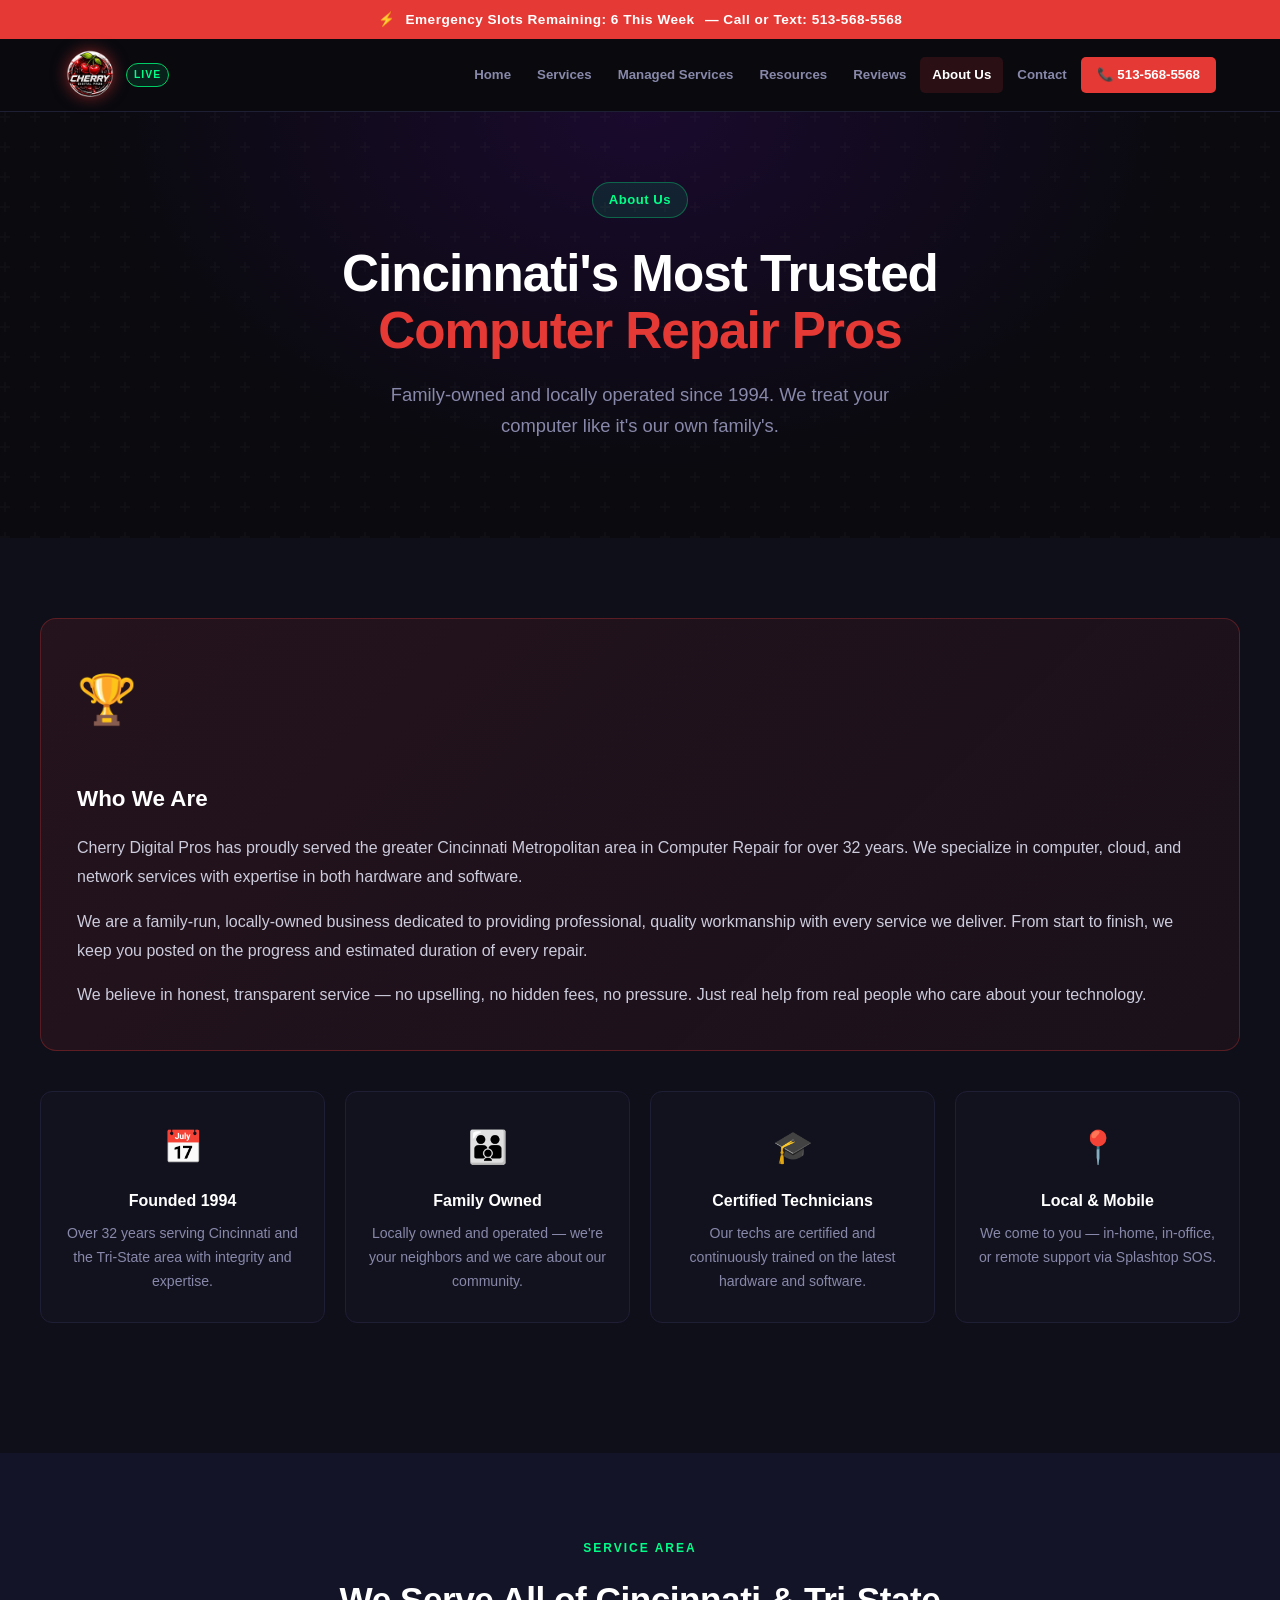
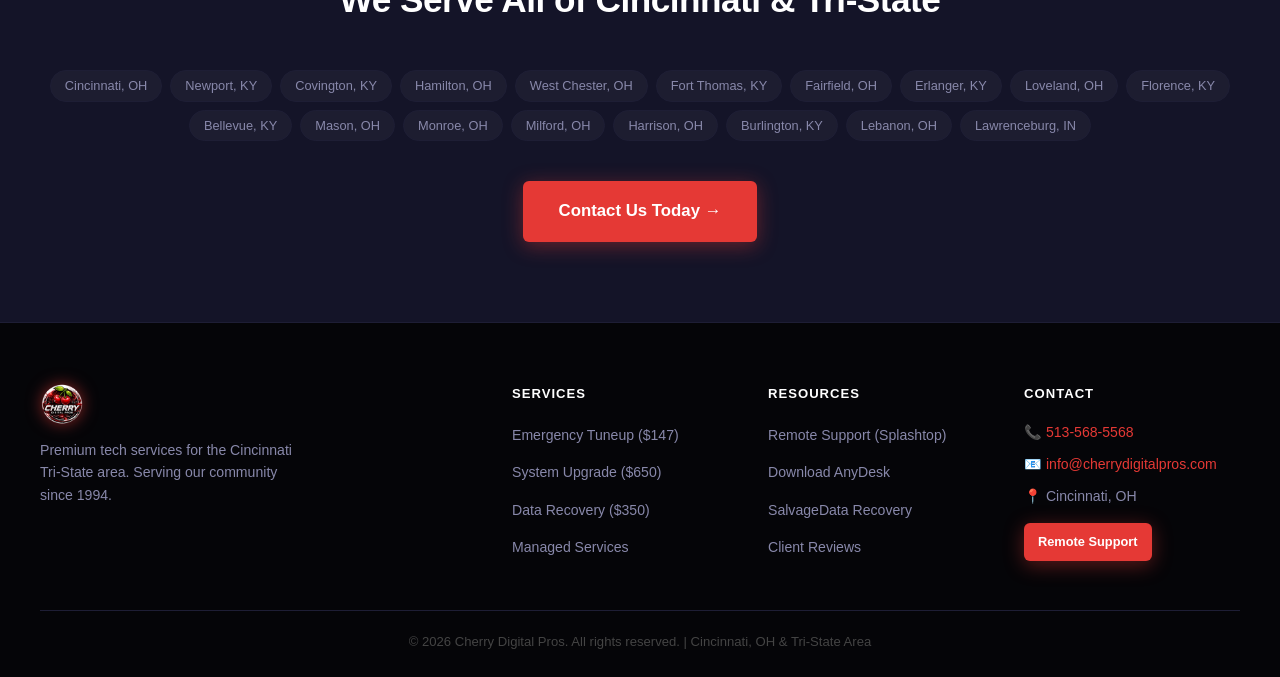
==== commit 7b375a93: "Add logo image, GHL tuneup CTA links, LeadConnector chat widget, HTTPS CSP on all pages" ====
--- a/about.html
+++ b/about.html
@@ -6,13 +6,14 @@
   <title>About Us - Cherry Digital Pros | Cincinnati Since 1994</title>
   <meta name="description" content="Learn about Cherry Digital Pros, Cincinnati's trusted family-owned computer repair and IT services company since 1994." />
   <link rel="stylesheet" href="css/style.css" />
+  <meta http-equiv="Content-Security-Policy" content="upgrade-insecure-requests">
 </head>
 <body>
   <div class="alert-bar">&#9889; <span>Emergency Slots Remaining: 6 This Week</span> &mdash; Call or Text: <a href="tel:5135685568" style="color:#fff;font-weight:900;">513-568-5568</a></div>
   <header>
     <div class="header-inner">
       <a href="index.html" class="logo">
-        <span class="logo-icon">&#9889;</span> Cherry Digital Pros
+        <img src="images/logo.png" alt="Cherry Digital Pros Logo" class="logo-img" />
         <span class="logo-live">LIVE</span>
       </a>
       <button class="hamburger" id="hamburger" aria-label="Toggle menu"><span></span><span></span><span></span></button>
@@ -76,20 +77,20 @@
         <span class="area-tag">Lebanon, OH</span><span class="area-tag">Lawrenceburg, IN</span>
       </div>
       <div class="text-center" style="margin-top:40px;">
-        <a href="contact.html" class="btn btn-red btn-lg">Contact Us Today &rarr;</a>
+        <a href="https://go.cherrydigitalpros.ai/tuneup" target="_blank" rel="noopener" class="btn btn-red btn-lg">Contact Us Today &rarr;</a>
       </div>
     </div>
   </section>
   <footer>
     <div class="footer-inner">
       <div class="footer-brand">
-        <div class="logo"><span class="logo-icon">&#9889;</span> Cherry Digital Pros</div>
+        <div class="logo"><img src="images/logo.png" alt="Cherry Digital Pros Logo" class="logo-img" style="height:44px;width:44px;" /></div>
         <p>Premium tech services for the Cincinnati Tri-State area. Serving our community since 1994.</p>
       </div>
       <div class="footer-col">
         <h4>Services</h4>
         <ul>
-          <li><a href="contact.html">Emergency Tuneup ($147)</a></li>
+          <li><a href="https://go.cherrydigitalpros.ai/tuneup" target="_blank" rel="noopener">Emergency Tuneup ($147)</a></li>
           <li><a href="contact.html">System Upgrade ($650)</a></li>
           <li><a href="contact.html">Data Recovery ($350)</a></li>
           <li><a href="managed.html">Managed Services</a></li>
@@ -117,5 +118,11 @@
     </div>
   </footer>
   <script src="js/main.js"></script>
+  <!-- LeadConnector Chat Widget -->
+  <script
+    src="https://widgets.leadconnectorhq.com/loader.js"
+    data-resources-url="https://widgets.leadconnectorhq.com/chat-widget/loader.js"
+    data-widget-id="6981558eed265976974d0340">
+  </script>
 </body>
 </html>
--- a/css/style.css
+++ b/css/style.css
@@ -63,7 +63,7 @@
   display: flex;
   align-items: center;
   justify-content: space-between;
-  height: 68px;
+  height: 72px;
 }
 .logo {
   display: flex;
@@ -73,6 +73,14 @@
   font-weight: 800;
   color: var(--white);
   letter-spacing: -0.3px;
+  text-decoration: none;
+}
+.logo img.logo-img {
+  height: 52px;
+  width: 52px;
+  object-fit: contain;
+  border-radius: 50%;
+  filter: drop-shadow(0 0 8px rgba(229,57,53,0.6));
 }
 .logo-icon { color: var(--red); font-size: 1.4rem; }
 .logo-live {
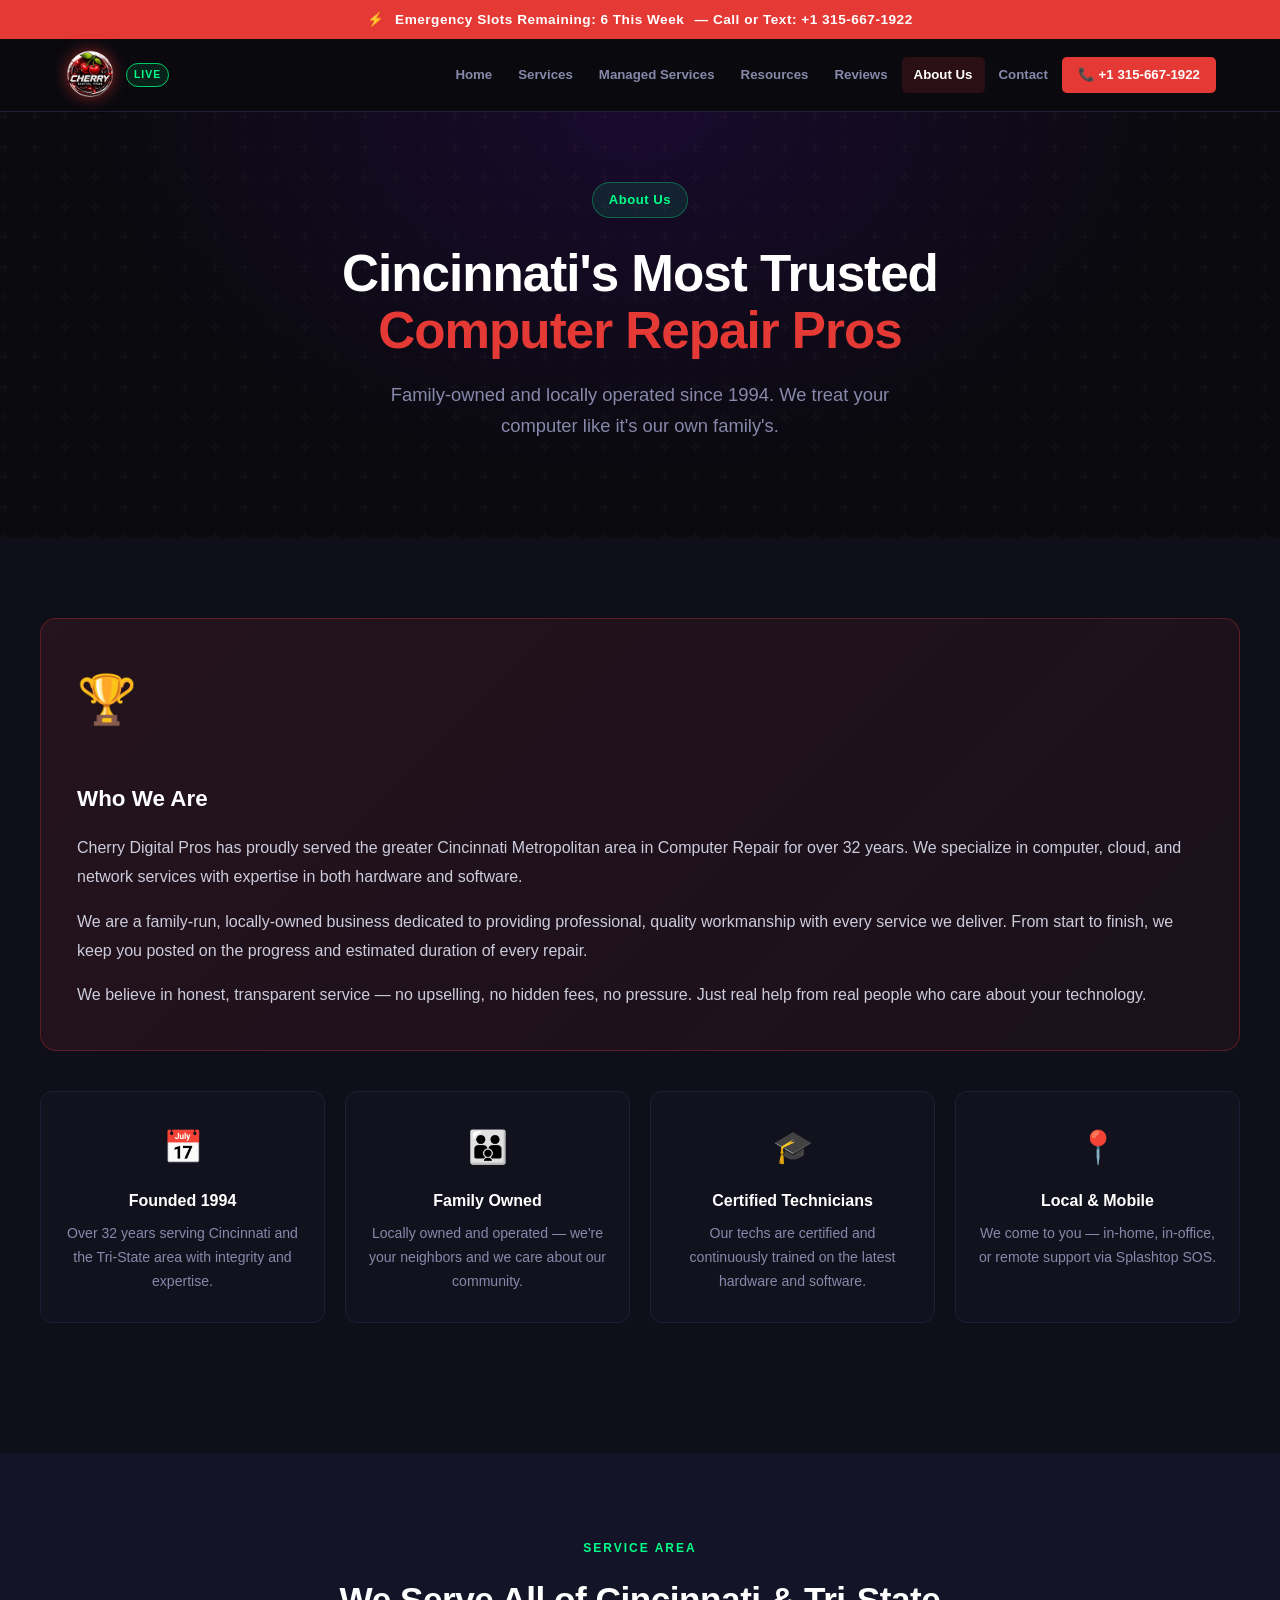
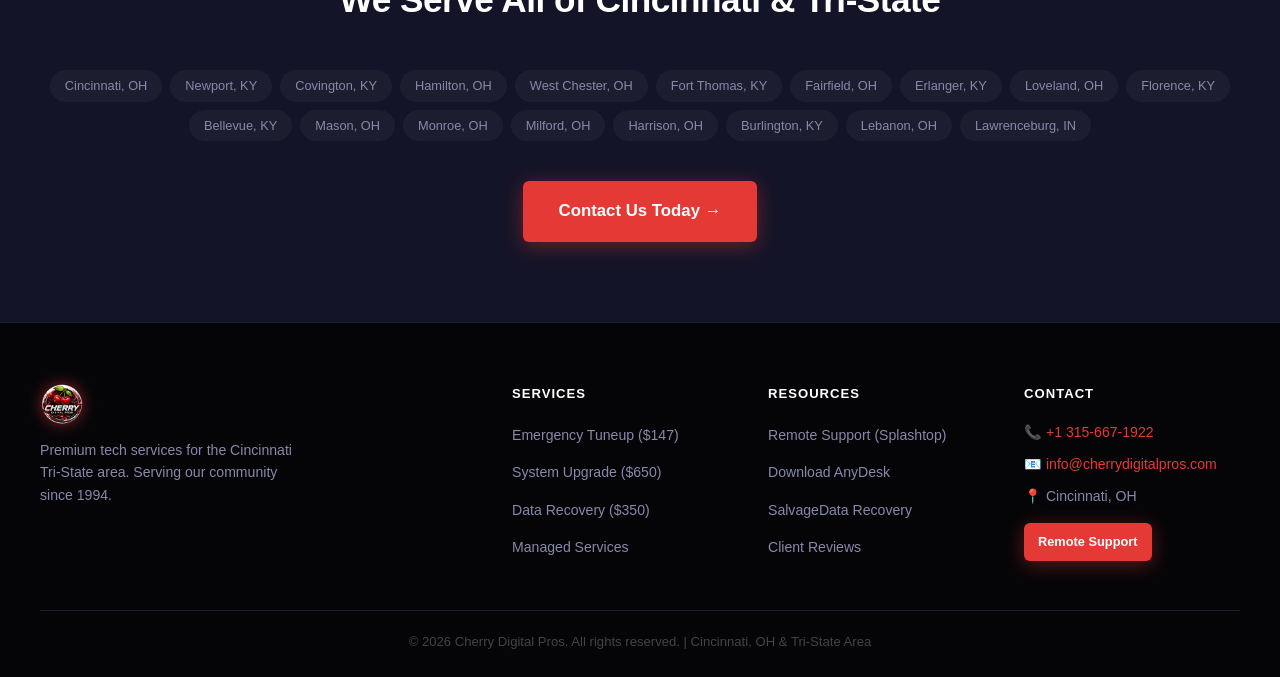
==== commit 5a7de368: "Update phone number to +1 315-667-1922 across all pages" ====
--- a/about.html
+++ b/about.html
@@ -9,7 +9,7 @@
   <meta http-equiv="Content-Security-Policy" content="upgrade-insecure-requests">
 </head>
 <body>
-  <div class="alert-bar">&#9889; <span>Emergency Slots Remaining: 6 This Week</span> &mdash; Call or Text: <a href="tel:5135685568" style="color:#fff;font-weight:900;">513-568-5568</a></div>
+  <div class="alert-bar">&#9889; <span>Emergency Slots Remaining: 6 This Week</span> &mdash; Call or Text: <a href="tel:13156671922" style="color:#fff;font-weight:900;">+1 315-667-1922</a></div>
   <header>
     <div class="header-inner">
       <a href="index.html" class="logo">
@@ -26,7 +26,7 @@
           <li><a href="reviews.html" >Reviews</a></li>
           <li><a href="about.html" class="active">About Us</a></li>
           <li><a href="contact.html" >Contact</a></li>
-          <li><a href="tel:5135685568" class="nav-cta">&#128222; 513-568-5568</a></li>
+          <li><a href="tel:13156671922" class="nav-cta">&#128222; +1 315-667-1922</a></li>
         </ul>
       </nav>
     </div>
@@ -107,7 +107,7 @@
       </div>
       <div class="footer-col">
         <h4>Contact</h4>
-        <p>&#128222; <a href="tel:5135685568">513-568-5568</a></p>
+        <p>&#128222; <a href="tel:13156671922">+1 315-667-1922</a></p>
         <p>&#128231; <a href="mailto:info@cherrydigitalpros.com">info@cherrydigitalpros.com</a></p>
         <p>&#128205; Cincinnati, OH</p>
         <p style="margin-top:14px;"><a href="https://sos.splashtop.com" target="_blank" rel="noopener" class="btn btn-red" style="font-size:0.8rem;padding:8px 14px;">Remote Support</a></p>
